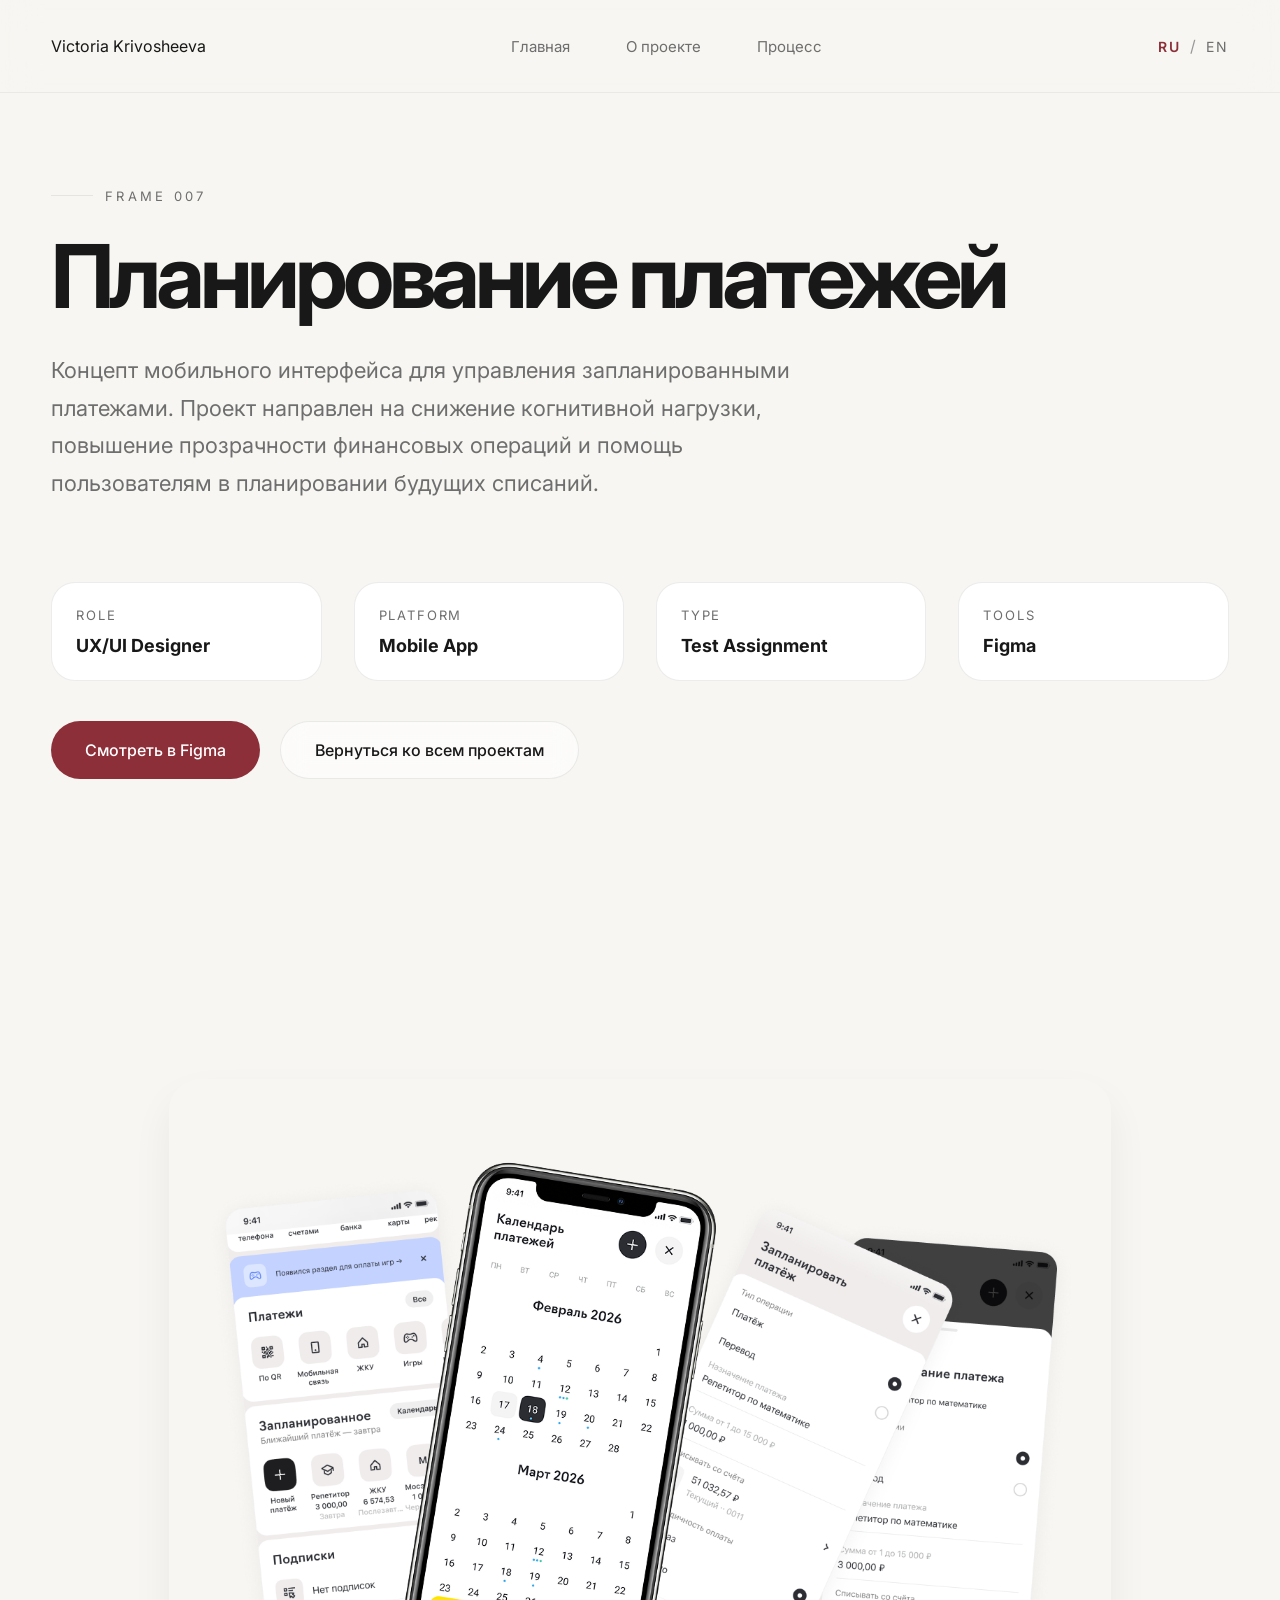
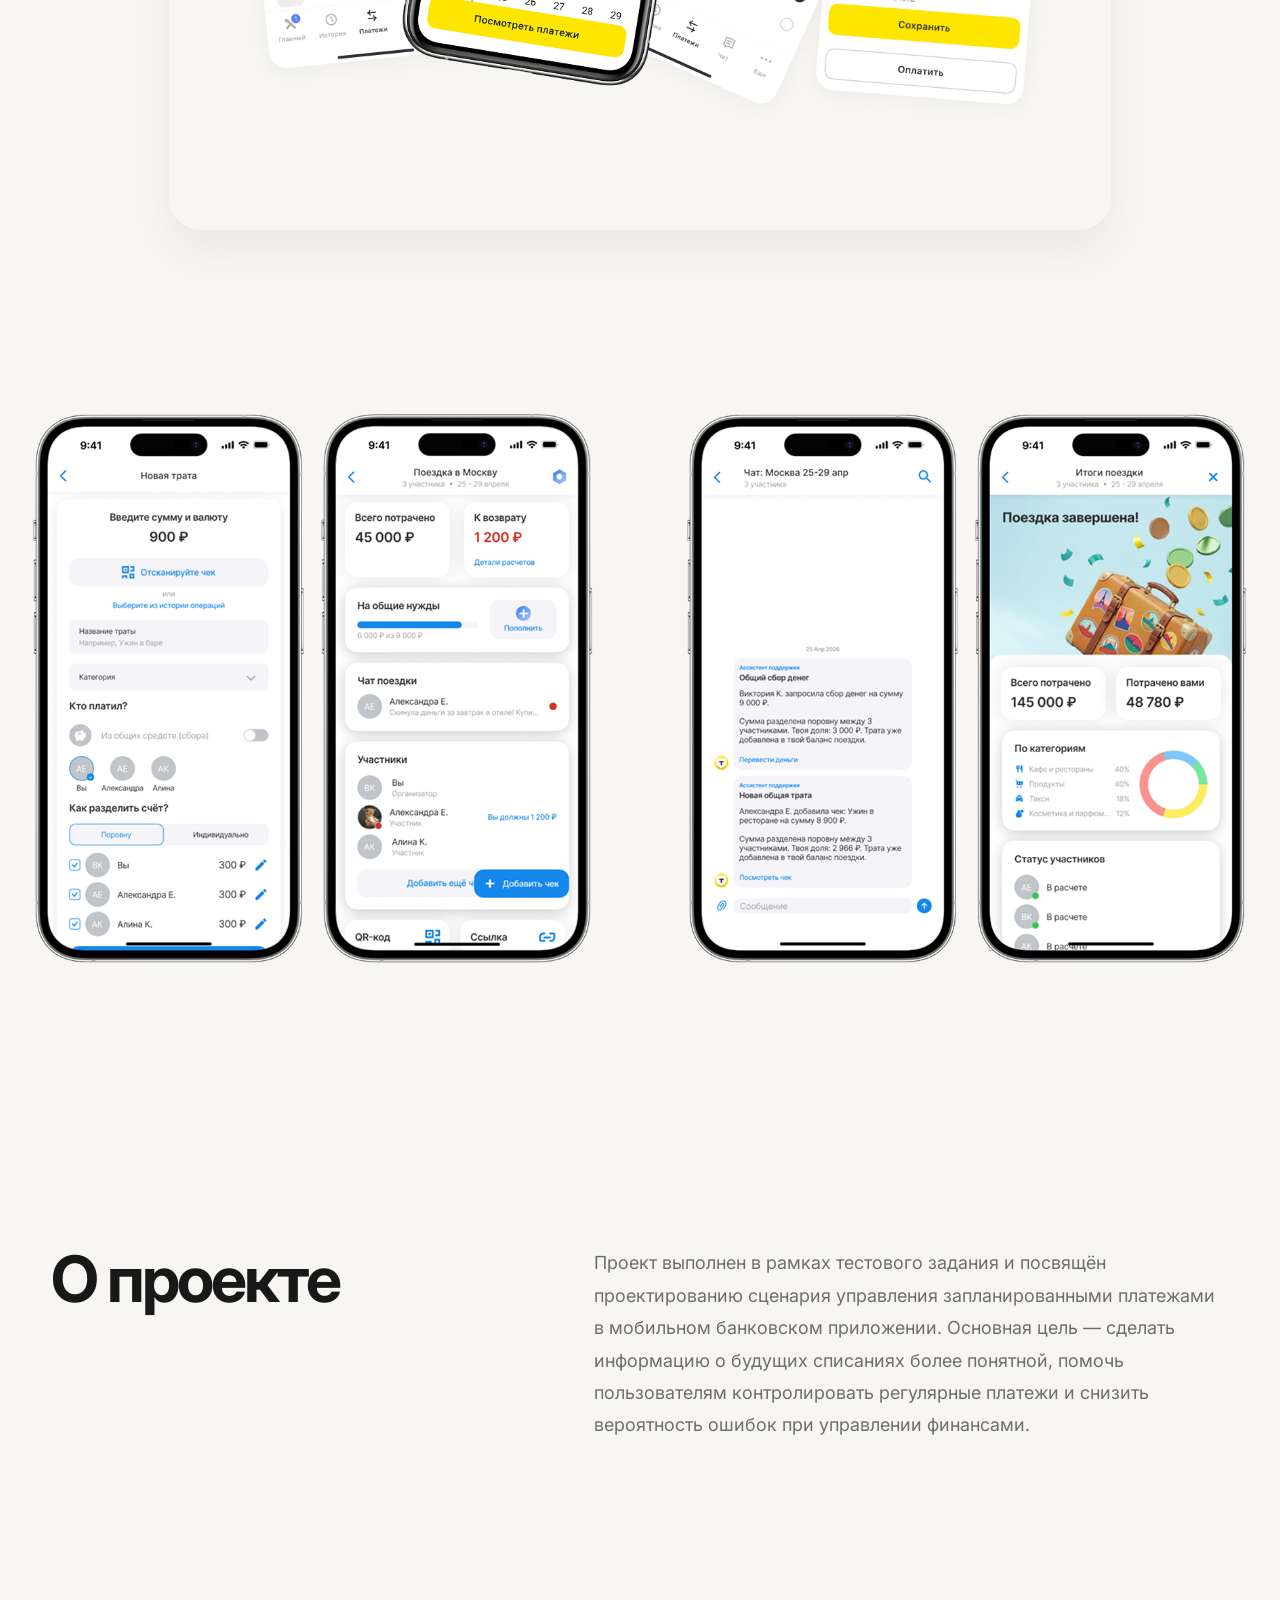
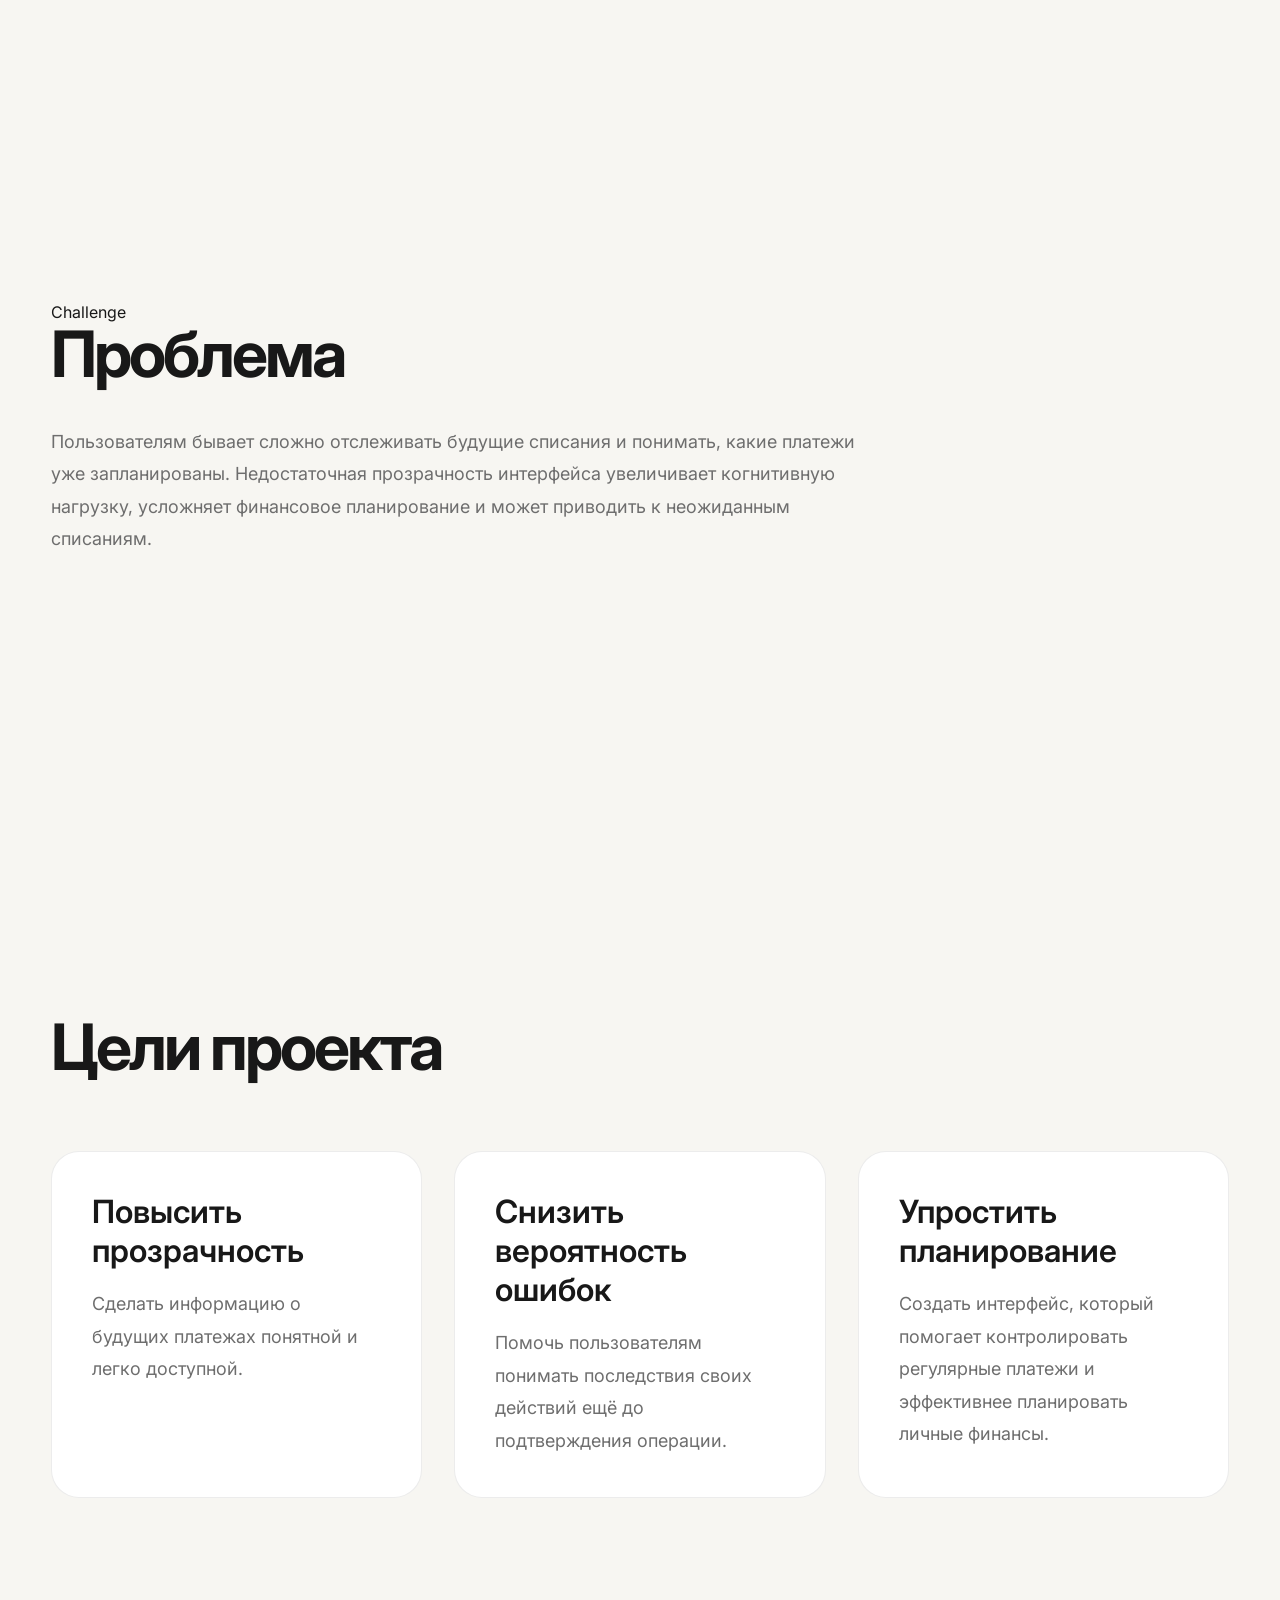
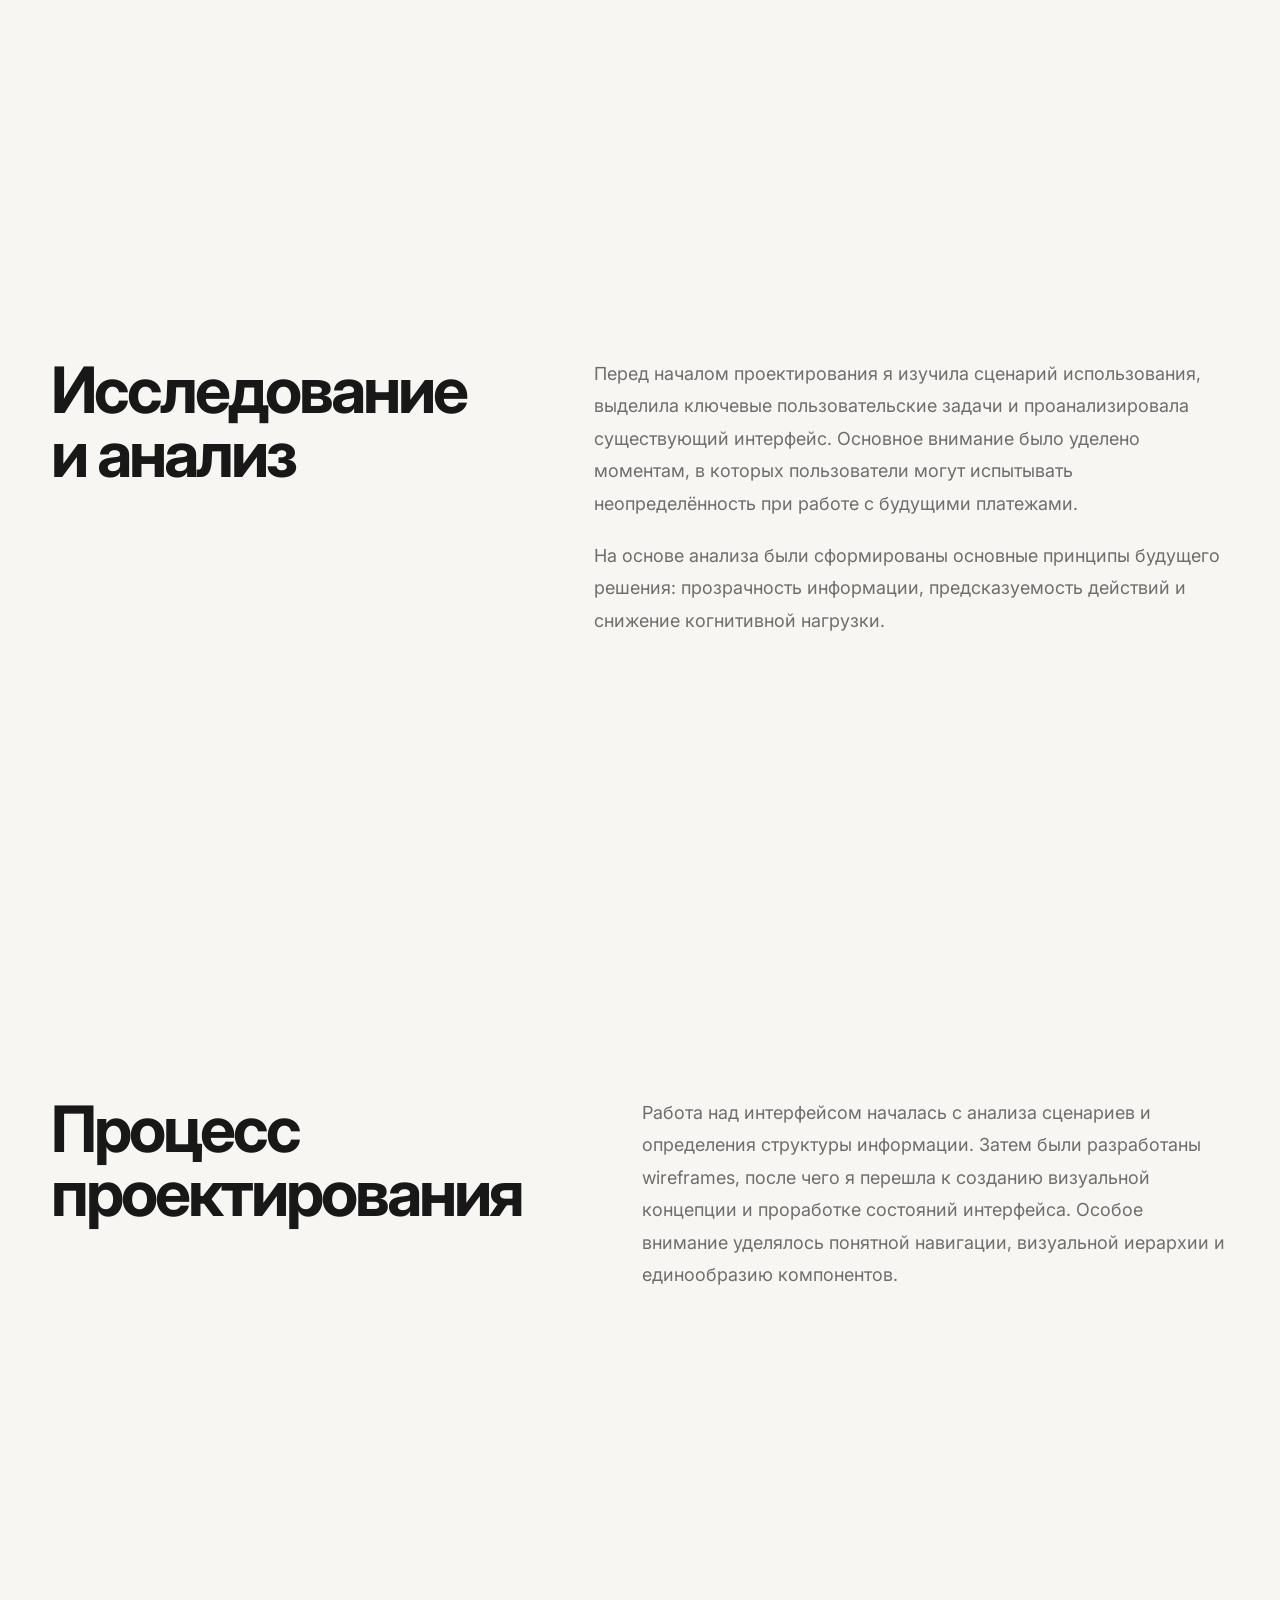
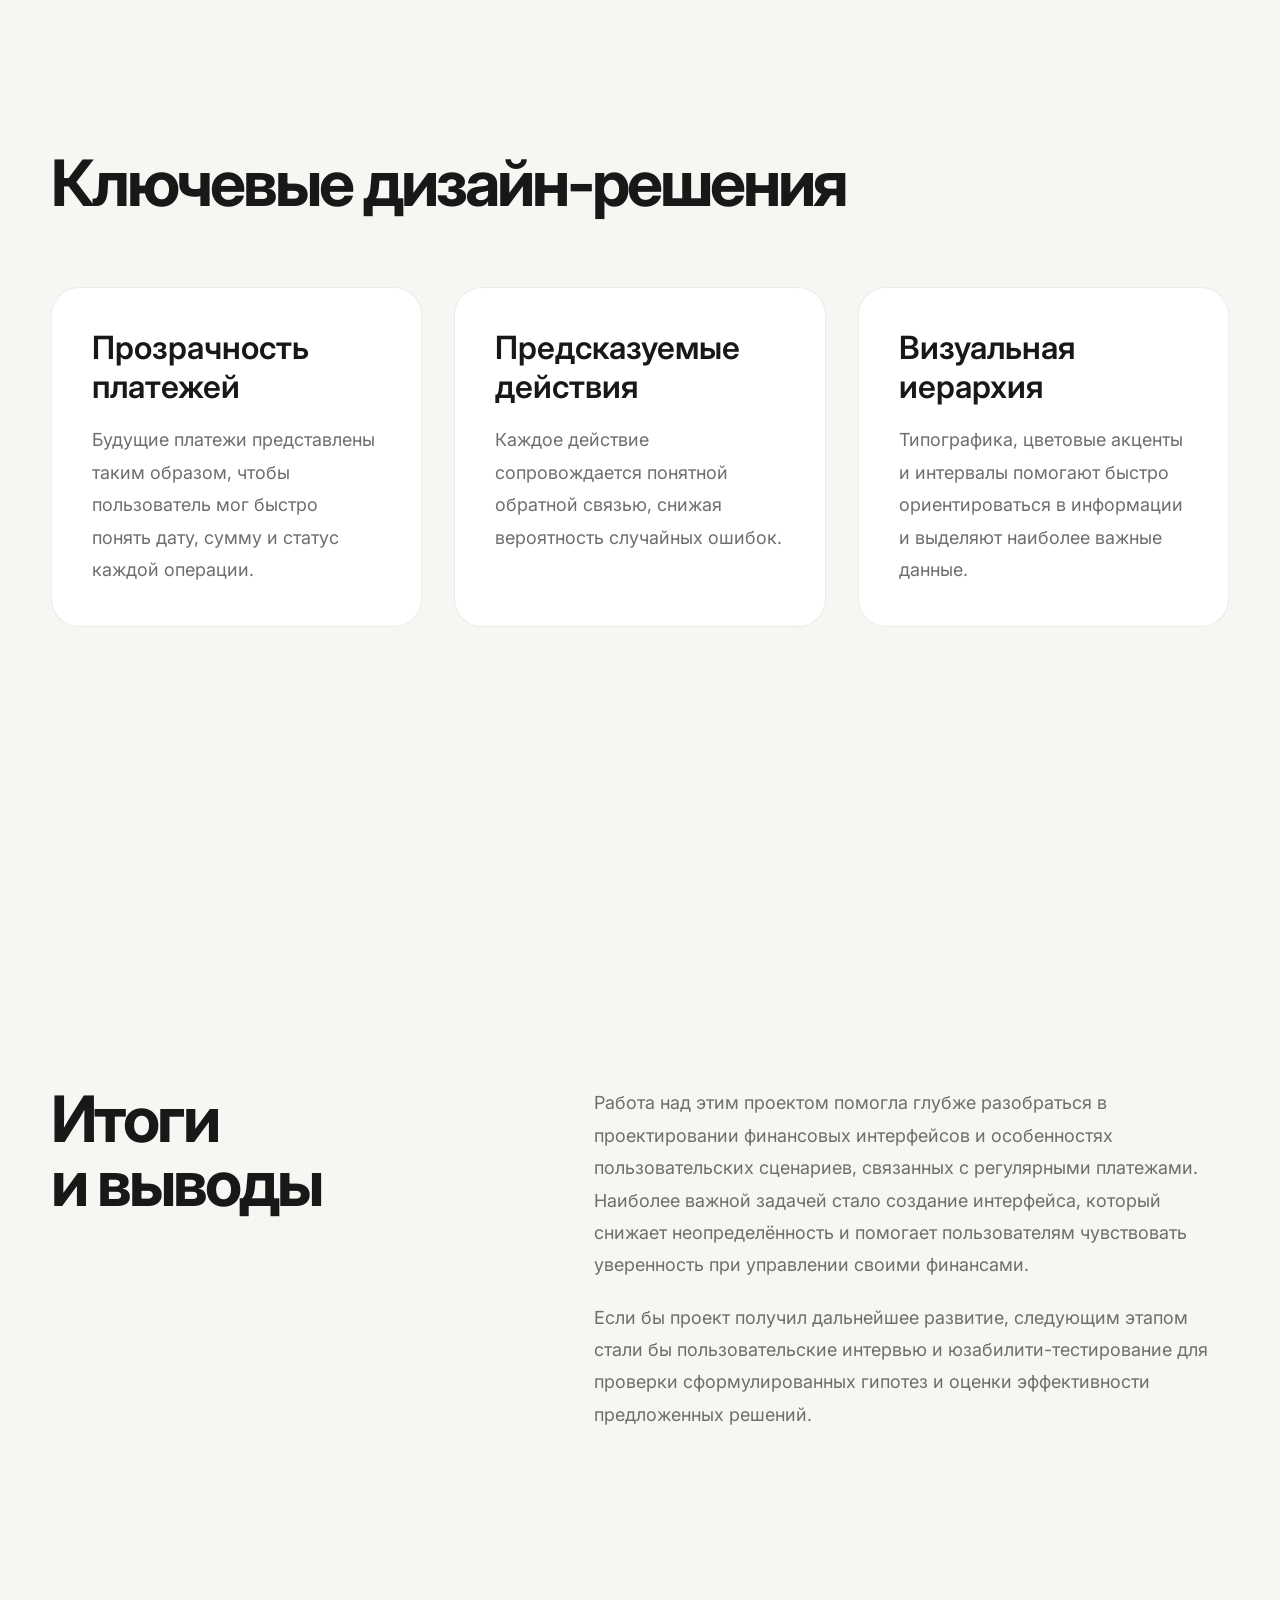
==== pages/scheduled-payments.html @ 181839e6 "Project files" ====
<!DOCTYPE html>
<html lang="en">

<head>

    <meta charset="UTF-8">

    <meta name="viewport" content="width=device-width, initial-scale=1.0">

    <title data-ru="Дашборд для руководителя группы продавцов" data-en="Dashboard for Seller Group Managers">
        Scheduled Payments — Victoria Krivosheeva
    </title>

    <link rel="preconnect" href="https://fonts.googleapis.com">

    <link rel="preconnect" href="https://fonts.gstatic.com" crossorigin>

    <link href="https://fonts.googleapis.com/css2?family=Inter:wght@300;400;500;600;700&display=swap" rel="stylesheet">

    <link rel="stylesheet" href="../styles.css">

    <script src="../script.js" defer></script>

</head>

<body>

    <header class="header">

        <div class="container">

            <nav class="navbar">

                <a href="../index.html" class="logo">

                    Victoria Krivosheeva

                </a>

                <ul class="nav-links">

                    <li>

                        <a href="../index.html" data-ru="Главная" data-en="Home">

                            Home

                        </a>

                    </li>

                    <li>

                        <a href="#overview" data-ru="О проекте" data-en="Overview">

                            Overview

                        </a>

                    </li>

                    <li>

                        <a href="#process" data-ru="Процесс" data-en="Process">

                            Process

                        </a>

                    </li>

                </ul>

                <div class="language-switch">

                    <button class="lang-btn active" data-lang="ru">

                        RU

                    </button>

                    <span>/</span>

                    <button class="lang-btn" data-lang="en">

                        EN

                    </button>

                </div>

            </nav>

        </div>

    </header>

    <main>

        <section class="case-hero">

            <div class="container">

                <span class="frame-label">

                    FRAME 007

                </span>

                <h1 data-ru="Планирование платежей" data-en="Scheduled Payments">

                    Планирование платежей

                </h1>

                <p class="case-subtitle"
                    data-ru="Концепт мобильного интерфейса для управления запланированными платежами. Проект направлен на снижение когнитивной нагрузки, повышение прозрачности финансовых операций и помощь пользователям в планировании будущих списаний."
                    data-en="A mobile banking concept for managing scheduled payments. The project focuses on reducing cognitive load, increasing transaction transparency, and helping users better plan upcoming expenses.">

                </p>

                <div class="case-meta">

                    <div>

                        <span>

                            Role

                        </span>

                        <strong>

                            UX/UI Designer

                        </strong>

                    </div>

                    <div>

                        <span>

                            Platform

                        </span>

                        <strong>

                            Mobile App

                        </strong>

                    </div>

                    <div>

                        <span>

                            Type

                        </span>

                        <strong>

                            Test Assignment

                        </strong>

                    </div>

                    <div>

                        <span>

                            Tools

                        </span>

                        <strong>

                            Figma

                        </strong>

                    </div>

                </div>

                <div class="case-actions">

                    <div class="hero-buttons">
                        <a href="https://www.figma.com/design/dYSMrd78ZNdsk7b08WnCBM/%D0%A2%D0%B5%D1%81%D1%82%D0%BE%D0%B2%D0%BE%D0%B5_Mobile_%D0%9A%D1%80%D0%B8%D0%B2%D0%BE%D1%88%D0%B5%D0%B5%D0%B2%D0%B0%D0%92%D0%94?node-id=70-4483&t=H58Aq6pa2uzge8Dr-1" class="btn btn-primary" data-ru="Смотреть в Figma"
                            data-en="View Project in Figma">

                            Смотреть в Figma

                        </a>

                        <a href="../index.html#projects" class="btn btn-secondary" data-ru="Вернуться ко всем проектам"
                            data-en="All Projects">

                            ← Все проекты

                        </a>
                    </div>

                </div>

            </div>

        </section>

        <section class="hero-cover">

            <div class="container">

                <img src="../assets/case1.png" alt="Scheduled Payments">

            </div>

        </section>

        <section class="gallery">

            <img src="../assets/case1-2.png" alt="">

            <img src="../assets/case1-3.png" alt="">

        </section>

        <section class="overview" id="overview">

            <div class="container">

                <div class="overview-grid">

                    <div>

                        <h2 data-ru="О проекте" data-en="Overview">

                            Overview

                        </h2>

                    </div>

                    <div>

                        <p data-ru="Проект выполнен в рамках тестового задания и посвящён проектированию сценария управления запланированными платежами в мобильном банковском приложении. Основная цель — сделать информацию о будущих списаниях более понятной, помочь пользователям контролировать регулярные платежи и снизить вероятность ошибок при управлении финансами."
                            data-en="This project was completed as part of a design challenge focused on designing the scheduled payments experience in a mobile banking application. The goal was to make upcoming transactions easier to understand, help users manage recurring payments, and reduce uncertainty when planning their finances.">

                        </p>

                    </div>

                </div>

            </div>

        </section>

        <section class="challenge">

            <div class="container">

                <span class="section-label">

                    Challenge

                </span>

                <h2 data-ru="Проблема" data-en="The problem">

                    The Problem

                </h2>

                <p data-ru="Пользователям бывает сложно отслеживать будущие списания и понимать, какие платежи уже запланированы. Недостаточная прозрачность интерфейса увеличивает когнитивную нагрузку, усложняет финансовое планирование и может приводить к неожиданным списаниям."
                    data-en="Users often struggle to keep track of upcoming transactions and understand which payments are already scheduled. Limited visibility increases cognitive load, makes financial planning more difficult, and may result in unexpected charges.">

                </p>

            </div>

        </section>

        <section class="goals">

            <div class="container">

                <h2 data-ru="Цели проекта" data-en="Goals">

                    Goals

                </h2>

                <div class="goals-grid">

                    <div class="goal-card">

                        <h3 data-ru="Повысить прозрачность" data-en="Increase Transparency">

                            Повысить прозрачность

                        </h3>

                        <p data-ru="Сделать информацию о будущих платежах понятной и легко доступной."
                            data-en="Present upcoming payments in a clear and accessible way.">

                        </p>

                    </div>

                    <div class="goal-card">

                        <h3 data-ru="Снизить вероятность ошибок" data-en="Reduce Errors">

                        </h3>

                        <p data-ru="Помочь пользователям понимать последствия своих действий ещё до подтверждения операции."
                            data-en="Help users understand the outcome of their actions before confirming a payment.">

                        </p>

                    </div>

                    <div class="goal-card">

                        <h3 data-ru="Упростить планирование" data-en="Support Financial Planning">

                        </h3>

                        <p data-ru="Создать интерфейс, который помогает контролировать регулярные платежи и эффективнее планировать личные финансы."
                            data-en="Create an interface that helps users manage recurring payments and plan their finances more confidently.">

                        </p>

                    </div>

                </div>

            </div>

        </section>

        <section class="overview" id="process">

            <div class="container">

                <div class="overview-grid">

                    <div>

                        <h2 data-ru="Исследование и анализ" data-en="Research">

                            Overview

                        </h2>

                    </div>

                    <div>

                        <p data-ru="Перед началом проектирования я изучила сценарий использования, выделила ключевые пользовательские задачи и проанализировала существующий интерфейс. Основное внимание было уделено моментам, в которых пользователи могут испытывать неопределённость при работе с будущими платежами."
                            data-en="Before designing the interface, I analyzed the user flow, identified key user tasks, and reviewed the existing experience. Special attention was given to situations where users might feel uncertain about upcoming transactions.">

                        </p><br>
                        <p data-ru="На основе анализа были сформированы основные принципы будущего решения: прозрачность информации, предсказуемость действий и снижение когнитивной нагрузки."
                            data-en="Based on this analysis, I defined three design principles: information transparency, predictable interactions, and reduced cognitive load.">

                        </p>

                    </div>

                </div>

            </div>

        </section>

        <section class="overview" id="research">

            <div class="container">

                <div class="overview-grid">

                    <div>

                        <h2 data-ru="Процесс проектирования" data-en="Design Process">

                            Overview

                        </h2>

                    </div>

                    <div>

                        <p data-ru="Работа над интерфейсом началась с анализа сценариев и определения структуры информации. Затем были разработаны wireframes, после чего я перешла к созданию визуальной концепции и проработке состояний интерфейса. Особое внимание уделялось понятной навигации, визуальной иерархии и единообразию компонентов."
                            data-en="The project began with analyzing user scenarios and defining the information structure. After creating wireframes, I developed the visual interface and refined different UI states. Particular attention was paid to navigation, visual hierarchy, and component consistency.">

                        </p>

                    </div>

                </div>

            </div>

        </section>

        <section class="goals">

            <div class="container">

                <h2 data-ru="Ключевые дизайн-решения" data-en="Key Design Decisions">

                    Goals

                </h2>

                <div class="goals-grid">

                    <div class="goal-card">

                        <h3 data-ru="Прозрачность платежей" data-en="Payment Visibility">

                        </h3>

                        <p data-ru="Будущие платежи представлены таким образом, чтобы пользователь мог быстро понять дату, сумму и статус каждой операции."
                            data-en="Upcoming payments are displayed clearly, allowing users to quickly understand dates, amounts, and payment status.">

                        </p>

                    </div>

                    <div class="goal-card">

                        <h3 data-ru="Предсказуемые действия" data-en="Predictable Interactions">

                        </h3>

                        <p data-ru="Каждое действие сопровождается понятной обратной связью, снижая вероятность случайных ошибок."
                            data-en="Every interaction provides clear feedback, reducing the likelihood of accidental mistakes.">

                        </p>

                    </div>

                    <div class="goal-card">

                        <h3 data-ru="Визуальная иерархия" data-en="Visual Hierarchy">

                        </h3>

                        <p data-ru="Типографика, цветовые акценты и интервалы помогают быстро ориентироваться в информации и выделяют наиболее важные данные."
                            data-en="Typography, spacing, and color accents guide users' attention toward the most important information.">

                        </p>

                    </div>

                </div>

        </section>

        <section class="overview" id="research">

            <div class="container">

                <div class="overview-grid">

                    <div>

                        <h2 data-ru="Итоги и&nbsp;выводы" data-en="Conclusions">

                            Overview

                        </h2>

                    </div>

                    <div>

                        <p data-ru="Работа над этим проектом помогла глубже разобраться в проектировании финансовых интерфейсов и особенностях пользовательских сценариев, связанных с регулярными платежами. Наиболее важной задачей стало создание интерфейса, который снижает неопределённость и помогает пользователям чувствовать уверенность при управлении своими финансами."
                            data-en="This project deepened my understanding of financial product design and recurring payment flows. The most valuable challenge was creating an interface that reduces uncertainty and helps users feel more confident when managing their finances.">

                        </p><br>
                        <p data-ru="Если бы проект получил дальнейшее развитие, следующим этапом стали бы пользовательские интервью и юзабилити-тестирование для проверки сформулированных гипотез и оценки эффективности предложенных решений."
                            data-en="If the project continued, the next step would be validating design hypotheses through user interviews and usability testing to evaluate the effectiveness of the proposed solution.">

                        </p>

                    </div>

                </div>

            </div>

        </section>

    </main>
</body>

</html>
---- styles.css ----
/* ===========================================================
   VICTORIA KRIVOSHEEVA PORTFOLIO
   Author: ChatGPT
   Version: 1.0
   =========================================================== */


/* ===========================================================
   RESET
   =========================================================== */

*,
*::before,
*::after {
    margin: 0;
    padding: 0;
    box-sizing: border-box;
}

html {
    scroll-behavior: smooth;
}

body {

    font-family: "Inter", sans-serif;
    background: var(--background);
    color: var(--text-primary);

    text-rendering: optimizeLegibility;
    -webkit-font-smoothing: antialiased;
    overflow-x: hidden;

}

img {

    display: block;
    max-width: 100%;

}

a {

    color: inherit;
    text-decoration: none;

}

button {

    font: inherit;
    cursor: pointer;

}


/* ===========================================================
   VARIABLES
   =========================================================== */

:root {

    /* Colors */

    --background: #F7F6F2;

    --surface: #FFFFFF;

    --surface-hover: #F3F2EE;

    --text-primary: #181818;

    --text-secondary: #6E6E6E;

    --border: rgba(24,24,24,.08);

    --accent: #8C2F39;

    --accent-light: #C77A83;

    --shadow:
        0 20px 40px rgba(0,0,0,.06);

    --shadow-hover:
        0 35px 60px rgba(0,0,0,.12);


    /* Typography */

    --h1: clamp(56px, 8vw, 88px);

    --h2: clamp(40px, 5vw, 72px);

    --h3: 32px;

    --body: 18px;

    --small: 15px;

    --caption: 13px;


    /* Radius */

    --radius-xl: 36px;

    --radius-lg: 24px;

    --radius-md: 18px;

    --radius-sm: 12px;


    /* Layout */

    --container: 1440px;

    --section-space: 180px;

    --transition:
        .45s cubic-bezier(.19,1,.22,1);

}


/* ===========================================================
   SELECTION
   =========================================================== */

::selection {

    background: var(--accent);
    color: white;

}


/* ===========================================================
   SCROLLBAR
   =========================================================== */

::-webkit-scrollbar {

    width: 10px;

}

::-webkit-scrollbar-track {

    background: transparent;

}

::-webkit-scrollbar-thumb {

    background: rgba(0,0,0,.12);
    border-radius: 20px;

}

::-webkit-scrollbar-thumb:hover {

    background: rgba(0,0,0,.22);

}


/* ===========================================================
   LAYOUT
   =========================================================== */

.container {

    width: min(92%, var(--container));
    margin-inline: auto;

}

section {

    padding-block: var(--section-space);

}


/* ===========================================================
   TYPOGRAPHY
   =========================================================== */

h1 {

    font-size: var(--h1);

    line-height: .92;

    letter-spacing: -5px;

    font-weight: 700;

}

h2 {

    font-size: var(--h2);

    line-height: 1;

    letter-spacing: -3px;

    font-weight: 700;

}

h3 {

    font-size: var(--h3);

    font-weight: 600;

}

p {

    font-size: var(--body);

    line-height: 1.8;

    color: var(--text-secondary);

}

.frame-label {

    display: inline-flex;

    align-items: center;

    gap: 12px;

    margin-bottom: 32px;

    font-size: var(--caption);

    text-transform: uppercase;

    letter-spacing: .25em;

    color: var(--text-secondary);

}

.frame-label::before {

    content: "";

    width: 42px;

    height: 1px;

    background: var(--border);

}


/* ===========================================================
   BUTTONS
   =========================================================== */

.btn {

    display: inline-flex;

    align-items: center;

    justify-content: center;

    gap: 12px;

    padding: 18px 34px;

    border-radius: 999px;

    transition: var(--transition);

    font-weight: 500;

}

.btn-primary {

    background: var(--accent);

    color: white;

}

.btn-primary:hover {

    transform: translateY(-4px);

    box-shadow: var(--shadow-hover);

}

.btn-secondary {

    border: 1px solid var(--border);

    background: rgba(255,255,255,.6);

    backdrop-filter: blur(12px);

}

.btn-secondary:hover {

    background: white;

    transform: translateY(-4px);

}

/* ===========================================================
   LANGUAGE SWITCH
=========================================================== */

.language-switch{

    display:flex;
    align-items:center;
    gap:10px;

    margin-left:32px;

}

.language-switch span{

    color:#999;

}

.lang-btn{

    border:none;
    background:none;

    cursor:pointer;

    font-size:14px;

    letter-spacing:.12em;

    color:var(--text-secondary);

    transition:.3s;

}

.lang-btn:hover{

    color:var(--text-primary);

}

.lang-btn.active{

    color:var(--accent);

    font-weight:600;

}


/* ===========================================================
   CURSOR
   =========================================================== */

.cursor {

    position: fixed;

    width: 20px;

    height: 20px;

    border-radius: 50%;

    border: 1px solid rgba(0,0,0,.18);

    pointer-events: none;

    transform: translate(-50%, -50%);

    transition:
        width .25s ease,
        height .25s ease,
        opacity .3s ease;

    z-index: 999;

}


/* ===========================================================
   PROGRESS BAR
   =========================================================== */

.progress-bar {

    position: fixed;

    top: 0;

    left: 0;

    width: 0%;

    height: 3px;

    background: var(--accent);

    z-index: 9999;

}


/* ===========================================================
   UTILITIES
   =========================================================== */

.section-title {

    margin-bottom: 24px;

}

.section-subtitle {

    max-width: 640px;

    margin-bottom: 96px;

}

/* ===========================================================
   HEADER
=========================================================== */

.header{

    position: fixed;

    top: 0;
    left: 0;

    width: 100%;

    z-index: 1000;

    backdrop-filter: blur(18px);

    background: rgba(247,246,242,.72);

    border-bottom: 1px solid rgba(0,0,0,.05);

    transition: var(--transition);

}

.navbar{

    height: 92px;

    display: flex;

    justify-content: space-between;

    align-items: center;

}

.nav-links{

    display:flex;

    align-items:center;

    gap:56px;

    list-style:none;

}

.nav-links a{

    position:relative;

    font-size:15px;

    color:var(--text-secondary);

    transition:var(--transition);

}

.nav-links a::after{

    content:"";

    position:absolute;

    left:0;

    bottom:-8px;

    width:0;

    height:2px;

    background:var(--accent);

    transition:var(--transition);

}

.nav-links a:hover::after{

    width:100%;

}

.hero{

    min-height:100vh;

    display:flex;

    align-items:center;

    padding-top:140px;

}

.hero-grid{

    display:grid;

    grid-template-columns:1.1fr .9fr;

    align-items:center;

    gap:120px;

}

.hero-content{

    max-width:760px;
    margin-left: 125px;

}

.hero-title{

    margin-bottom:42px;

}

.hero-description{

    max-width:640px;

    margin-bottom:48px;

}

.hero-tags{

    display:flex;

    flex-wrap:wrap;

    gap:16px;

    margin-bottom:52px;

}

.hero-tags span{

    padding:10px 18px;

    border-radius:999px;

    background:white;

    border:1px solid var(--border);

    font-size:14px;

}

.hero-image{

    display:flex;

    justify-content:flex-end;

}

.portrait-wrapper{

    width:480px;

    height:620px;

    overflow:hidden;

    border-radius:34px;

    background:white;

    box-shadow:var(--shadow);

}

.portrait-wrapper img{

    width:100%;

    height:100%;

    object-fit:cover;

}

.hero-divider{

    margin-top:120px;

}

.film-strip{

    display:flex;

    justify-content:center;

    gap:18px;

}

.film-strip span{

    width:12px;

    height:12px;

    border-radius:50%;

    background:#D7D6D2;

}

.hero-buttons{

    display:flex;

    gap:20px;

}

/* ===========================================================
   PROJECTS
=========================================================== */

.projects{

    position: relative;

}

.project-card{

    display:grid;

    grid-template-columns: 1.15fr .85fr;

    align-items:center;

    gap:96px;

    margin-bottom:180px;

}

.project-card:last-child{

    margin-bottom:0;

}

/* Меняем порядок изображения и текста */

.project-card.reverse{

    grid-template-columns:.85fr 1.15fr;

}

.project-card.reverse .project-image{

    order:2;

}

.project-card.reverse .project-info{

    order:1;

}


/* ===========================================================
   PROJECT IMAGE
=========================================================== */

.project-image{

    position:relative;

    overflow:hidden;

    border-radius:32px;

    background:white;

    box-shadow:var(--shadow);

    transition:var(--transition);

}

.project-image img{

    width:100%;
    position: relative;
    margin: auto;

    display:block;

    transition:transform .8s cubic-bezier(.19,1,.22,1);

}

.project-card:hover .project-image{

    transform:translateY(-10px);

    box-shadow:var(--shadow-hover);

}

.project-card:hover img{

    transform:scale(1.03);

}


/* ===========================================================
   PROJECT INFO
=========================================================== */

.project-category{

    display:inline-flex;

    align-items:center;

    gap:10px;

    margin-bottom:24px;

    font-size:13px;

    text-transform:uppercase;

    letter-spacing:.16em;

    color:var(--accent);

}

.project-category::before{

    content:"";

    width:32px;

    height:1px;

    background:var(--accent-light);

}

.project-info h3{

    margin-bottom:28px;

    font-size:44px;

    line-height:1.05;

    letter-spacing:-1px;

}

.project-info p{

    max-width:520px;

    margin-bottom:36px;

}


/* ===========================================================
   META
=========================================================== */

.project-meta{

    display:flex;

    flex-wrap:wrap;

    gap:14px;

    list-style:none;

    margin-bottom:42px;

}

.project-meta li{

    padding:10px 18px;

    border-radius:999px;

    border:1px solid var(--border);

    background:rgba(255,255,255,.7);

    font-size:14px;

}


/* ===========================================================
   LINK
=========================================================== */

.project-link{

    position:relative;

    display:inline-flex;

    align-items:center;

    gap:14px;

    font-size:16px;

    font-weight:600;

    color:var(--text-primary);

    transition:var(--transition);

}

.project-link::after{

    content:"→";

    transition:transform .35s ease;

}

.project-link:hover{

    color:var(--accent);

}

.project-link:hover::after{

    transform:translateX(8px);

}

/* ===========================================================
   ABOUT
=========================================================== */

.about{

    position:relative;

}

.about-grid{

    display:grid;

    grid-template-columns:1.15fr .85fr;

    gap:120px;

    align-items:start;

}

.about-content{

    max-width:760px;

}

.about-content h2{

    margin-bottom:42px;

}

.about-content p{

    margin-bottom:32px;

}

.about-content p:last-child{

    margin-bottom:0;

}


/* ===========================================================
   SKILLS
=========================================================== */

.skills{

    display:flex;

    flex-wrap:wrap;

    gap:18px;

    align-content:flex-start;

}

.skills h4 {
     flex-basis: 100%;
     padding-top: 3.5%;
}


/* ===========================================================
   SKILL CARD
=========================================================== */

.skill-card{

    display:inline-flex;

    align-items:center;

    justify-content:center;

    padding:16px 24px;

    min-height:58px;

    background:white;

    border:1px solid var(--border);

    border-radius:999px;

    font-size:15px;

    font-weight:500;

    color:var(--text-primary);

    box-shadow:0 8px 18px rgba(0,0,0,.04);

    transition:var(--transition);

}

.skill-card:hover{

    transform:translateY(-6px);

    background:var(--accent);

    color:white;

    border-color:var(--accent);

    box-shadow:var(--shadow-hover);

}


/* ===========================================================
   PROCESS
=========================================================== */

.process{

    position:relative;

}

.process-line{

    display:grid;

    grid-template-columns:repeat(5,1fr);

    gap:32px;

    margin-top:80px;

}

.process-step{

    position:relative;

    padding:42px 32px;

    background:white;

    border-radius:28px;

    border:1px solid var(--border);

    transition:var(--transition);

    overflow:hidden;

}

.process-step:hover{

    transform:translateY(-10px);

    box-shadow:var(--shadow-hover);

}


/* декоративная линия */

.process-step::before{

    content:"";

    position:absolute;

    top:0;

    left:0;

    width:100%;

    height:4px;

    background:var(--accent);

    transform:scaleX(0);

    transform-origin:left;

    transition:transform .45s ease;

}

.process-step:hover::before{

    transform:scaleX(1);

}


/* ===========================================================
   STEP NUMBER
=========================================================== */

.step-number{

    display:block;

    margin-bottom:24px;

    font-size:14px;

    font-weight:700;

    letter-spacing:.18em;

    text-transform:uppercase;

    color:var(--accent);

}

.process-step h4{

    margin-bottom:18px;

    font-size:18px;

    line-height:1.2;

}

.process-step p{

    font-size:15px;
    line-height:1.7;

}


/* ===========================================================
   TIMELINE
=========================================================== */

/*.timeline{

    position:relative;

}

.timeline-wrapper{

    display:flex;

    gap:48px;

    margin-top:80px;

    overflow-x:auto;

    padding-bottom:20px;

    scroll-snap-type:x mandatory;

}

.timeline-wrapper::-webkit-scrollbar{

    height:8px;

}

.timeline-wrapper::-webkit-scrollbar-thumb{

    background:rgba(0,0,0,.12);

    border-radius:20px;

}

.timeline-item{

    flex:0 0 400px;

    scroll-snap-align:start;

    padding:42px;

    background:white;

    border-radius:30px;

    border:1px solid var(--border);

    transition:var(--transition);

}

.timeline-item:hover{

    transform:translateY(-10px);

    box-shadow:var(--shadow-hover);

}

.timeline-year{

    display:block;

    margin-bottom:28px;

    font-size:46px;

    font-weight:700;

    color:var(--accent);

    letter-spacing:-2px;

}

.timeline-item h4{

    margin-bottom:18px;

    font-size:26px;

}

.timeline-item p{

    font-size:16px;

}*/

/* ===========================================================
   TIMELINE
=========================================================== */

.timeline{

    position:relative;
    overflow:hidden;
    padding:60px 0;

}

/* линия пленки */

.timeline::before{

    content:"";

    position:absolute;

    left:0;
    right:0;
    top:50%;

    height:2px;

    background:rgba(0,0,0,.08);

    transform:translateY(-50%);

}

.timeline-wrapper{

    display:flex;

    gap:48px;

    overflow-x:auto;

    scroll-snap-type:x proximity;

    padding:70px 40px;

    position:relative;

}

/* отверстия сверху */

.timeline-wrapper::before{

    content:"";

    position:absolute;

    top:0;
    left:0;

    width:100%;
    height:18px;

    background:

    radial-gradient(circle,
    var(--background) 5px,
    transparent 6px)

    repeat-x;

    background-size:36px 18px;

}

/* отверстия снизу */

.timeline-wrapper::after{

    content:"";

    position:absolute;

    bottom:0;
    left:0;

    width:100%;
    height:18px;

    background:

    radial-gradient(circle,
    var(--background) 5px,
    transparent 6px)

    repeat-x;

    background-size:36px 18px;

}

.timeline-item{

    position:relative;

    flex:0 0 360px;

    scroll-snap-align:center;

    background:white;

    border-radius:18px;

    border:1px solid var(--border);

    padding:40px;

    transition:.45s;

    overflow:hidden;

}

.timeline-item::before{

    content:"FRAME";

    position:absolute;

    top:18px;
    right:22px;

    font-size:11px;

    letter-spacing:.18em;

    color:#999;

}

.timeline-year{

    display:inline-block;

    font-size:42px;

    font-weight:700;

    margin-bottom:26px;

    color:var(--accent);

}

.timeline-item h4 {
    font-size: 24px;
    padding-bottom: 8px;
}

.timeline-item:hover{

    transform:

        translateY(-12px)
        rotate(-1deg);

    box-shadow:

        0 30px 70px rgba(0,0,0,.12);

}

.timeline-item::after{

    content:"";

    position:absolute;

    inset:0;

    background:

    linear-gradient(

        110deg,

        transparent,

        rgba(255,255,255,.35),

        transparent

    );

    transform:translateX(-150%);

    transition:.8s;

}

.timeline-item:hover::after{

    transform:translateX(160%);

}

/* ===========================================================
   CONTACT
=========================================================== */

.contact{

    position:relative;

    padding-bottom:220px;

}

.contact h2{

    max-width:720px;

    margin-bottom:36px;

}

.contact-description{

    max-width:640px;

    margin-bottom:72px;

}


/* ===========================================================
   CONTACT LINKS
=========================================================== */

.contact-links{

    display:flex;

    flex-wrap:wrap;

    gap:24px;

}

.contact-link{

    display:inline-flex;

    align-items:center;

    gap:12px;

    padding:18px 26px;

    border-radius:999px;

    background:white;

    border:1px solid var(--border);

    transition:var(--transition);

    font-weight:500;

}

.contact-link:hover{

    transform:translateY(-6px);

    background:var(--accent);

    color:white;

    box-shadow:var(--shadow-hover);

}


/* ===========================================================
   FOOTER
=========================================================== */

.footer{

    border-top:1px solid var(--border);

    padding:42px 0;

}

.footer-content{

    display:flex;

    justify-content:space-between;

    align-items:center;

}

.footer-copy{

    color:var(--text-secondary);

    font-size:14px;

}

.footer-nav{

    display:flex;

    gap:28px;

}

.footer-nav a{

    color:var(--text-secondary);

    transition:var(--transition);

}

.footer-nav a:hover{

    color:var(--accent);

}


/* ===========================================================
   REVEAL ANIMATION
=========================================================== */

.reveal{

    opacity:0;

    transform:translateY(60px);

    transition:

        opacity .9s ease,

        transform .9s cubic-bezier(.19,1,.22,1);

}

.reveal.active{

    opacity:1;

    transform:none;

}


/* ===========================================================
   FADE
=========================================================== */

.fade{

    opacity:0;

    transition:opacity .8s ease;

}

.fade.show{

    opacity:1;

}


/* ===========================================================
   IMAGE PARALLAX
=========================================================== */

.parallax{

    will-change:transform;

}


/* ===========================================================
   HOVER SCALE
=========================================================== */

.hover-scale{

    transition:transform .45s cubic-bezier(.19,1,.22,1);

}

.hover-scale:hover{

    transform:scale(1.03);

}


/* ===========================================================
   GLASS EFFECT
=========================================================== */

.glass{

    backdrop-filter:blur(20px);

    background:rgba(255,255,255,.6);

    border:1px solid rgba(255,255,255,.3);

}


/* ===========================================================
   DECORATION
=========================================================== */

.noise{

    position:absolute;

    inset:0;

    pointer-events:none;

    opacity:.03;

    background-image:
        radial-gradient(circle at 25% 20%, #000 1px, transparent 1px),
        radial-gradient(circle at 75% 60%, #000 1px, transparent 1px);

    background-size:26px 26px;

}


/* ===========================================================
   RESPONSIVE
=========================================================== */

@media (max-width:1200px){

    .hero-grid{

        gap:80px;

    }

    .project-card{

        gap:60px;

    }

    .about-grid{

        gap:72px;

    }

}


@media (max-width:992px){

    .hero-grid,

    .about-grid,

    .project-card,

    .project-card.reverse{

        grid-template-columns:1fr;

    }

    .project-card.reverse .project-image,

    .project-card.reverse .project-info{

        order:unset;

    }

    .portrait-wrapper{

        width:100%;

        max-width:520px;

        margin-inline:auto;

    }

    .hero-image{

        justify-content:center;

    }

    .process-line{

        grid-template-columns:1fr 1fr;

    }

    .timeline-wrapper{

        gap:28px;

    }

}


@media (max-width:768px){

    :root{

        --section-space:120px;

    }

    .navbar{

        height:76px;

    }

    .nav-links{

        display:none;

    }

    .hero-buttons{

        flex-direction:column;

        align-items:flex-start;

    }

    .project-info h3{

        font-size:34px;

    }

    .process-line{

        grid-template-columns:1fr;

    }

    .footer-content{

        flex-direction:column;

        gap:20px;

        text-align:center;

    }

}


@media (max-width:480px){

    h1{

        letter-spacing:-2px;

    }

    h2{

        letter-spacing:-1px;

    }

    .btn{

        width:100%;

    }

    .contact-links{

        flex-direction:column;

    }

    .contact-link{

        justify-content:center;

    }

}

/* ===========================================================
   CASE PAGE
=========================================================== */

.case-hero{

    padding-top:180px;
    padding-bottom:120px;

}

.case-subtitle{

    max-width:760px;
    margin-top:36px;
    font-size:22px;
    line-height:1.7;

}

.case-meta{

    display:grid;
    grid-template-columns:repeat(4,1fr);

    gap:32px;

    margin-top:80px;
    margin-bottom: 40px;

}

.case-meta div{

    padding:24px;

    background:white;

    border:1px solid var(--border);

    border-radius:24px;

}

.case-meta span{

    display:block;

    margin-bottom:12px;

    font-size:13px;

    text-transform:uppercase;

    letter-spacing:.14em;

    color:var(--text-secondary);

}



.case-meta strong{

    font-size:18px;

}

.hero-cover{

    margin-bottom:0;

}

.hero-cover img{

    width:80%;

    border-radius:32px;

    box-shadow:var(--shadow);
    margin: 0 auto;
    padding: 40px;

}

.gallery{

    display:grid;

    grid-template-columns:repeat(2,1fr);

    gap:28px;

    margin-bottom:100px;
    justify-items: center;
    padding: 0;

}

.gallery img{

    width:90%;

    border-radius:22px;

    transition:.45s;

    cursor:pointer;

}

.gallery img:hover{

    transform:translateY(-8px);

}

.overview{

    margin-bottom:100px;

}

.overview-grid{

    display:grid;

    grid-template-columns:.8fr 1.2fr;

    gap:120px;

    align-items:start;

}

.challenge{

    margin-bottom:100px;

}

.challenge p{

    max-width:820px;

    margin-top:40px;

}

.goals{

    margin-bottom:100px;

}

.goals-grid{

    display:grid;

    grid-template-columns:repeat(3,1fr);

    gap:32px;

    margin-top:72px;

}

.goal-card{

    padding:40px;

    background:white;

    border-radius:28px;

    border:1px solid var(--border);

    transition:var(--transition);

}

.goal-card:hover{

    transform:translateY(-8px);

    box-shadow:var(--shadow-hover);

}

.goal-card h3{

    margin-bottom:18px;

}

.case-image{

    margin:120px 0;

}

.case-image img{

    width:100%;

    border-radius:28px;

    box-shadow:var(--shadow);

}

.text-block{

    max-width:840px;

    margin-inline:auto;

    margin-bottom:120px;

}

.text-block h2{

    margin-bottom:30px;

}

.two-column{

    display:grid;

    grid-template-columns:1fr 1fr;

    gap:72px;

}

.quote{

    margin:140px auto;

    max-width:900px;

    font-size:42px;

    line-height:1.3;

    letter-spacing:-1px;

    font-weight:600;

}

.image-grid{

    display:grid;

    grid-template-columns:repeat(2,1fr);

    gap:28px;

}

.prototype{

    margin:180px auto;

    text-align:center;

}

/* ===========================================================
   PORTRAIT
=========================================================== */

.portrait-wrapper{

    position:relative;

    width:480px;
    height:620px;

    overflow:hidden;

    border-radius:28px;

    background:#111;

    box-shadow:
        0 30px 70px rgba(0,0,0,.16);

    isolation:isolate;

}

.portrait-wrapper img{

    width:100%;
    height:100%;

    object-fit:cover;

    transition:
        transform .8s cubic-bezier(.19,1,.22,1),
        filter .8s ease;

    will-change:transform;

}

.portrait-wrapper::before{

    content:"";

    position:absolute;

    inset:0;

    z-index:3;

    pointer-events:none;

    border:8px solid #111;

    border-radius:28px;

}

.portrait-wrapper::after{

    content:"";

    position:absolute;

    inset:0;

    pointer-events:none;

    z-index:4;

    background:

    repeating-linear-gradient(

        to bottom,

        transparent 0px,

        transparent 12px,

        #111 12px,

        #111 26px,

        transparent 26px,

        transparent 42px

    ) left center/14px 100% no-repeat,

    repeating-linear-gradient(

        to bottom,

        transparent 0px,

        transparent 12px,

        #111 12px,

        #111 26px,

        transparent 26px,

        transparent 42px

    ) right center/14px 100% no-repeat;

}

.portrait-vignette{

    position:absolute;

    inset:0;

    pointer-events:none;

    z-index:5;

    background:

        radial-gradient(

            circle,

            transparent 58%,

            rgba(0,0,0,.28)

        );

}

.portrait-noise{

    position:absolute;

    inset:0;

    opacity:.035;

    pointer-events:none;

    z-index:6;

    background-image:

    radial-gradient(#fff 0.7px, transparent .7px);

    background-size:7px 7px;

    mix-blend-mode:overlay;

}

.portrait-glow{

    position:absolute;

    inset:0;

    pointer-events:none;

    overflow:hidden;

    z-index:7;

}

.portrait-glow::before{

    content:"";

    position:absolute;

    top:-30%;

    left:-80%;

    width:55%;

    height:160%;

    transform:rotate(18deg);

    background:

    linear-gradient(

        90deg,

        transparent,

        rgba(255,255,255,.16),

        transparent

    );

}

.portrait-glow.active::before{

    animation:filmGlow 1.8s linear;

}

@keyframes filmGlow{

    from{

        left:-80%;

    }

    to{

        left:160%;

    }

}
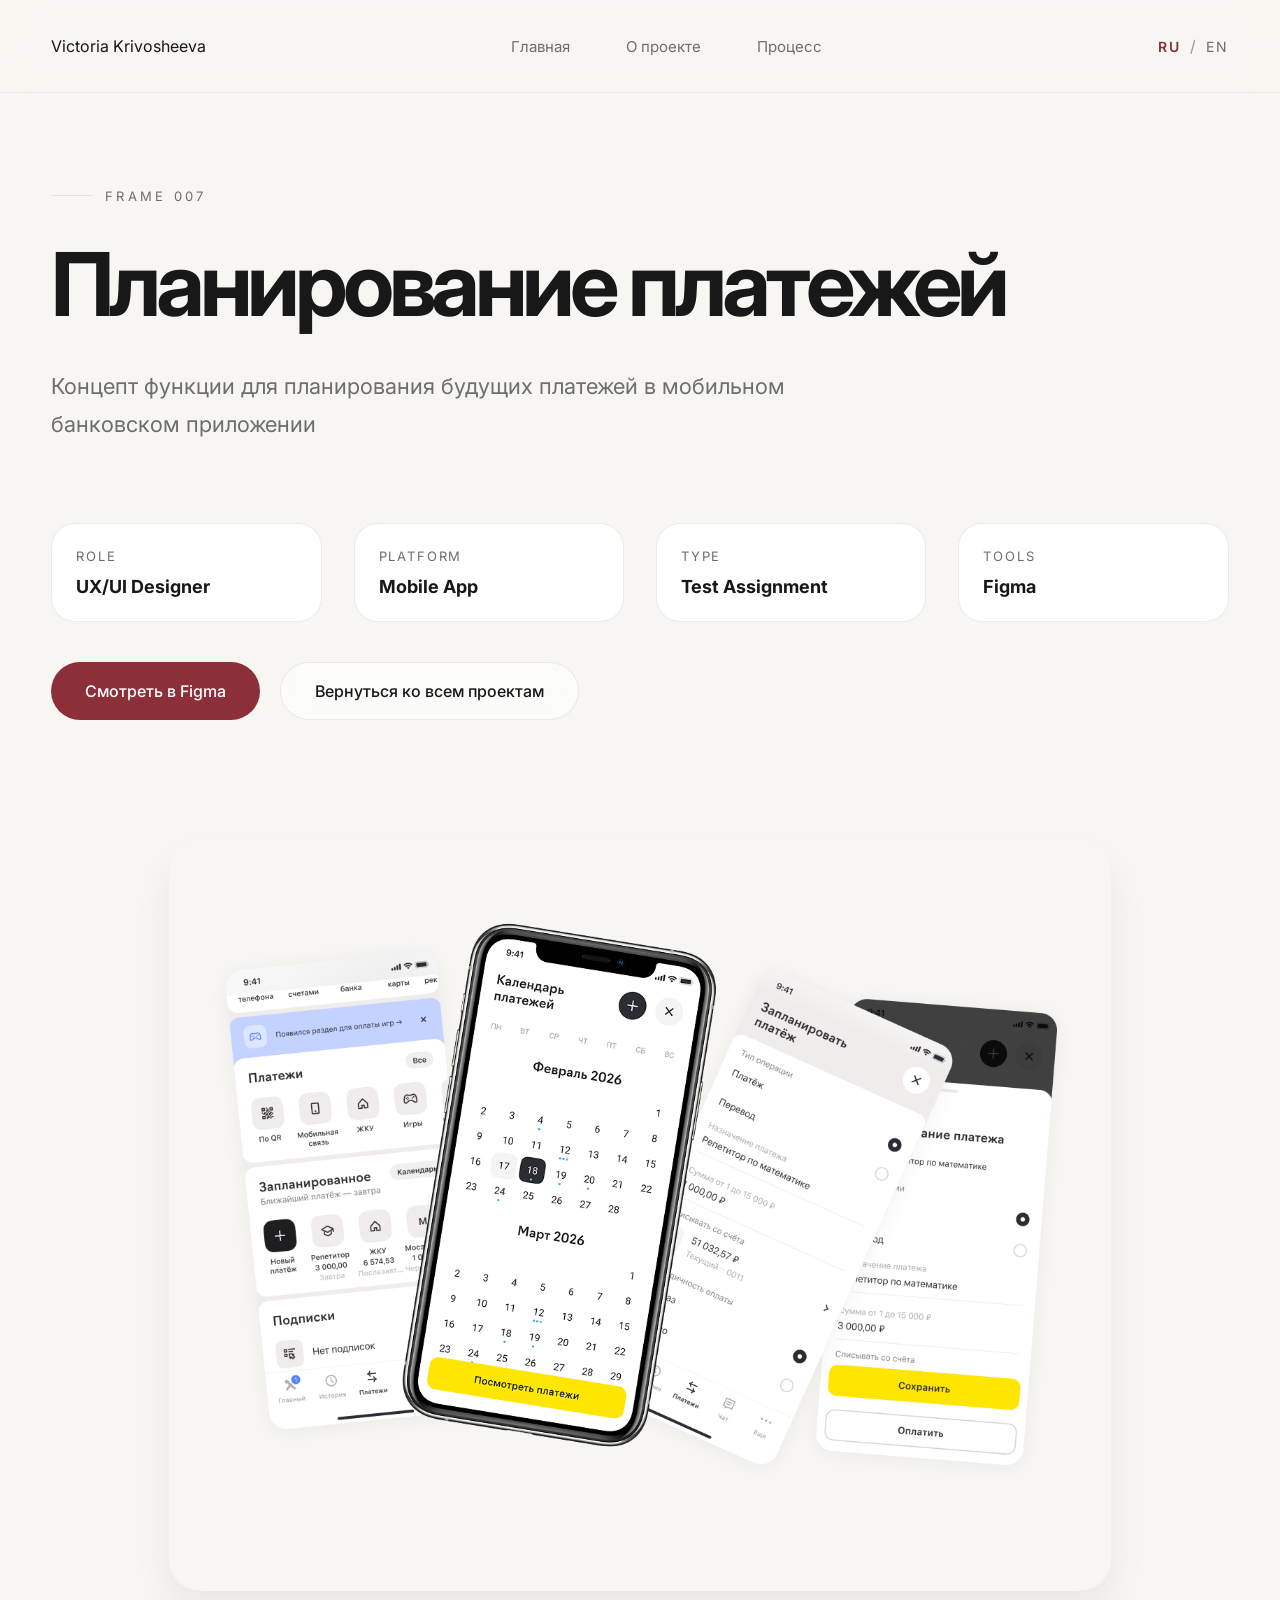
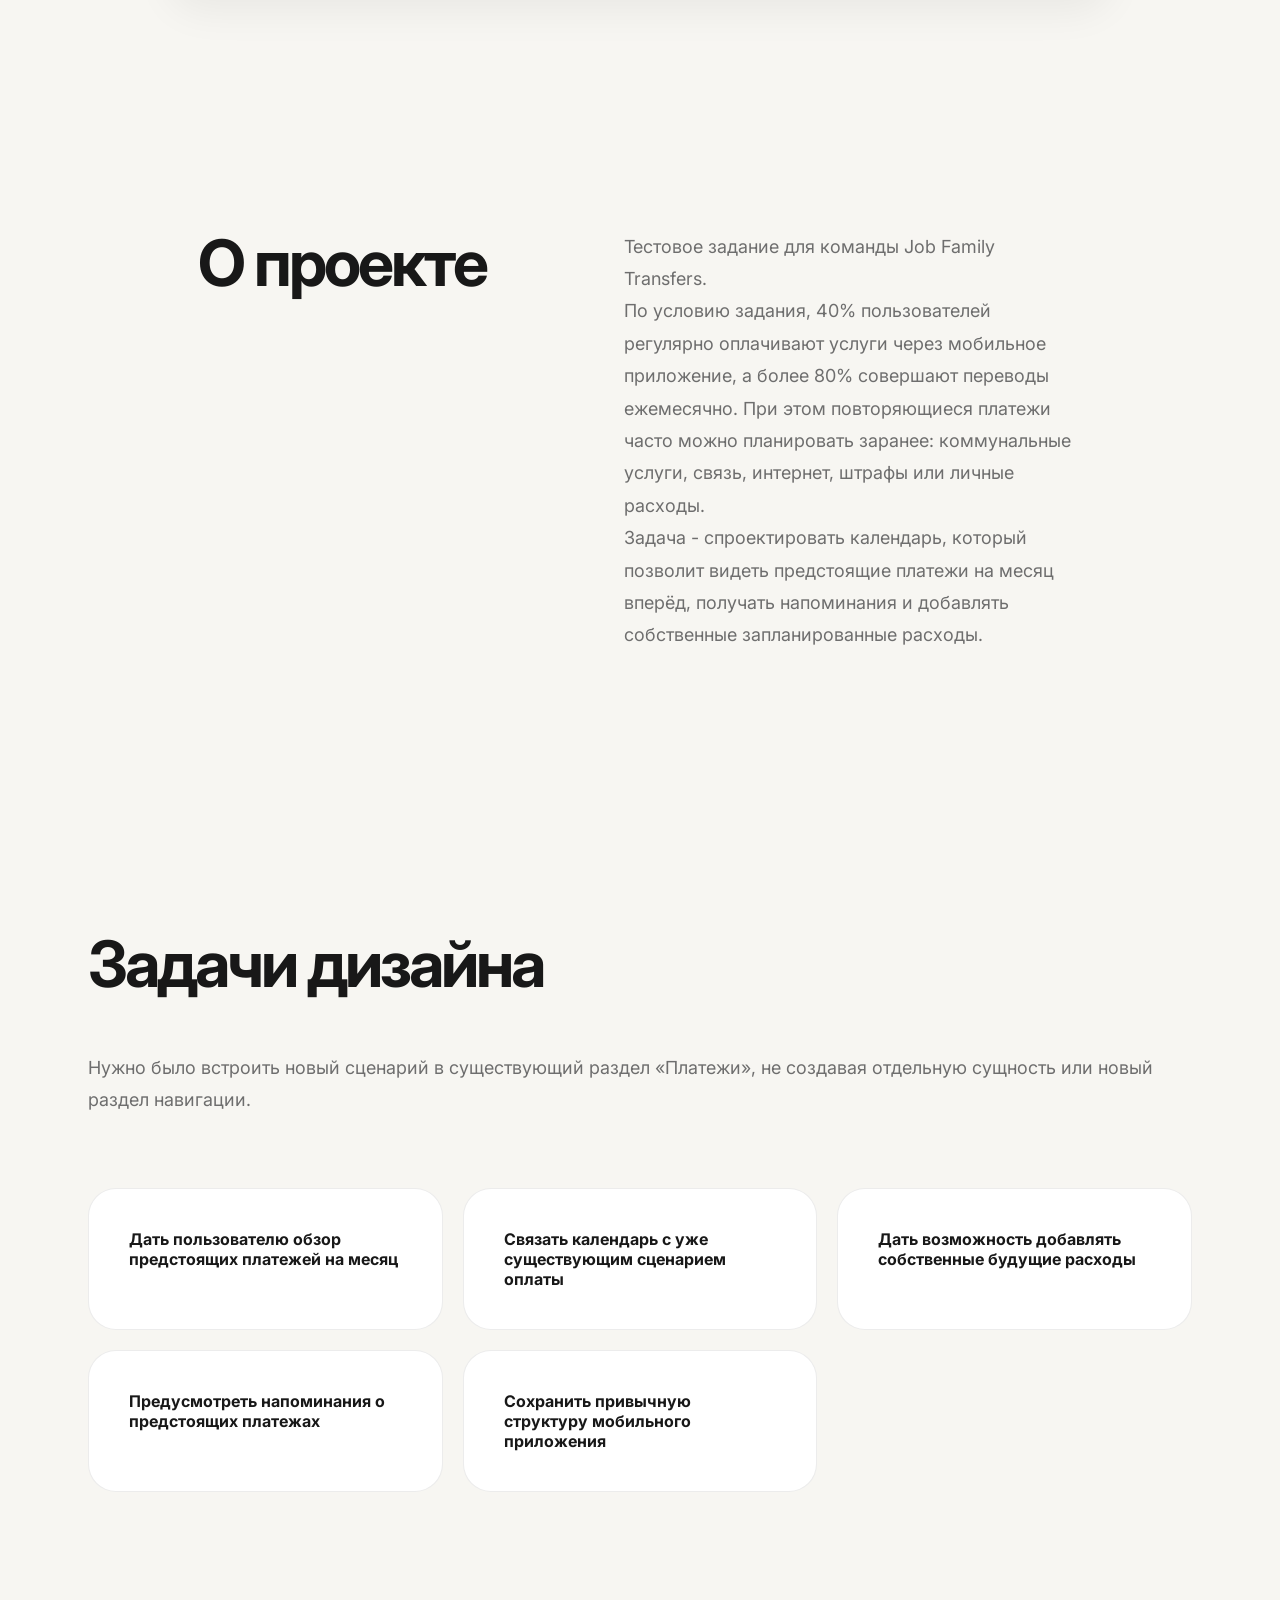
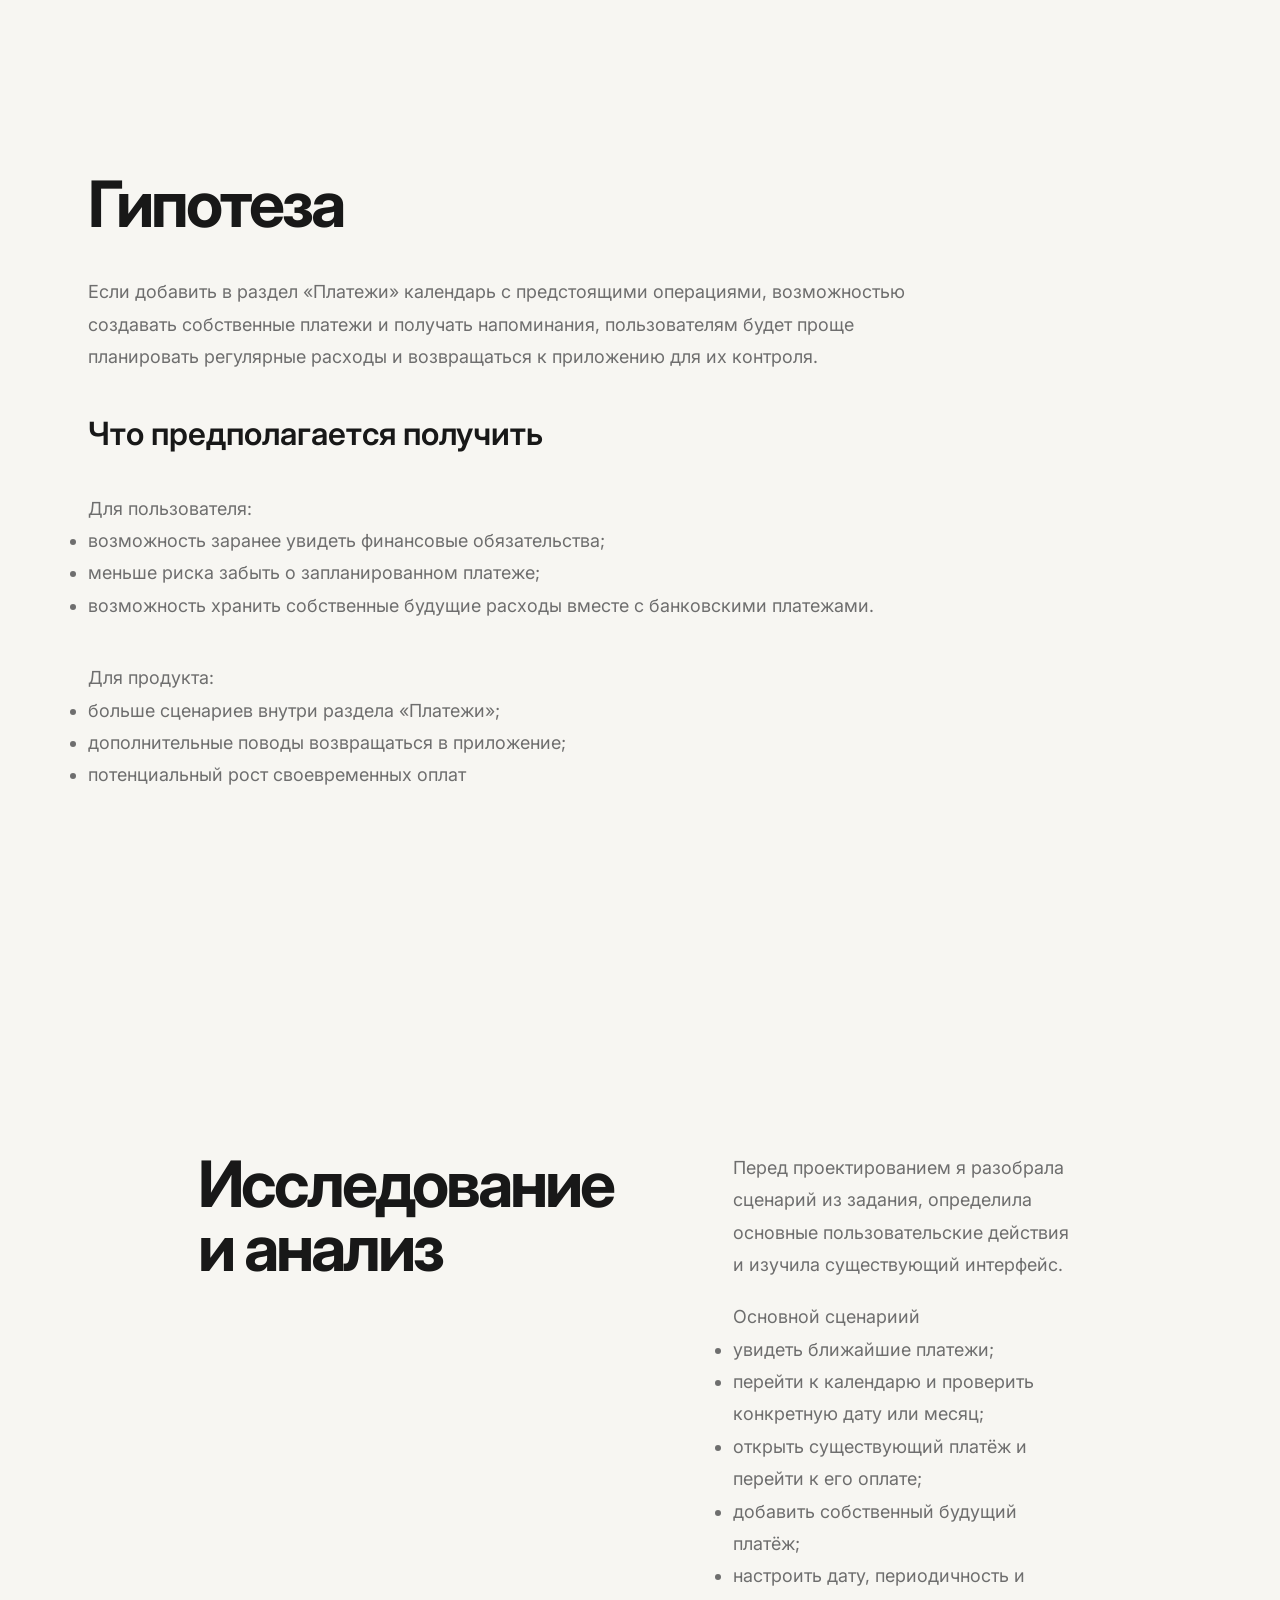
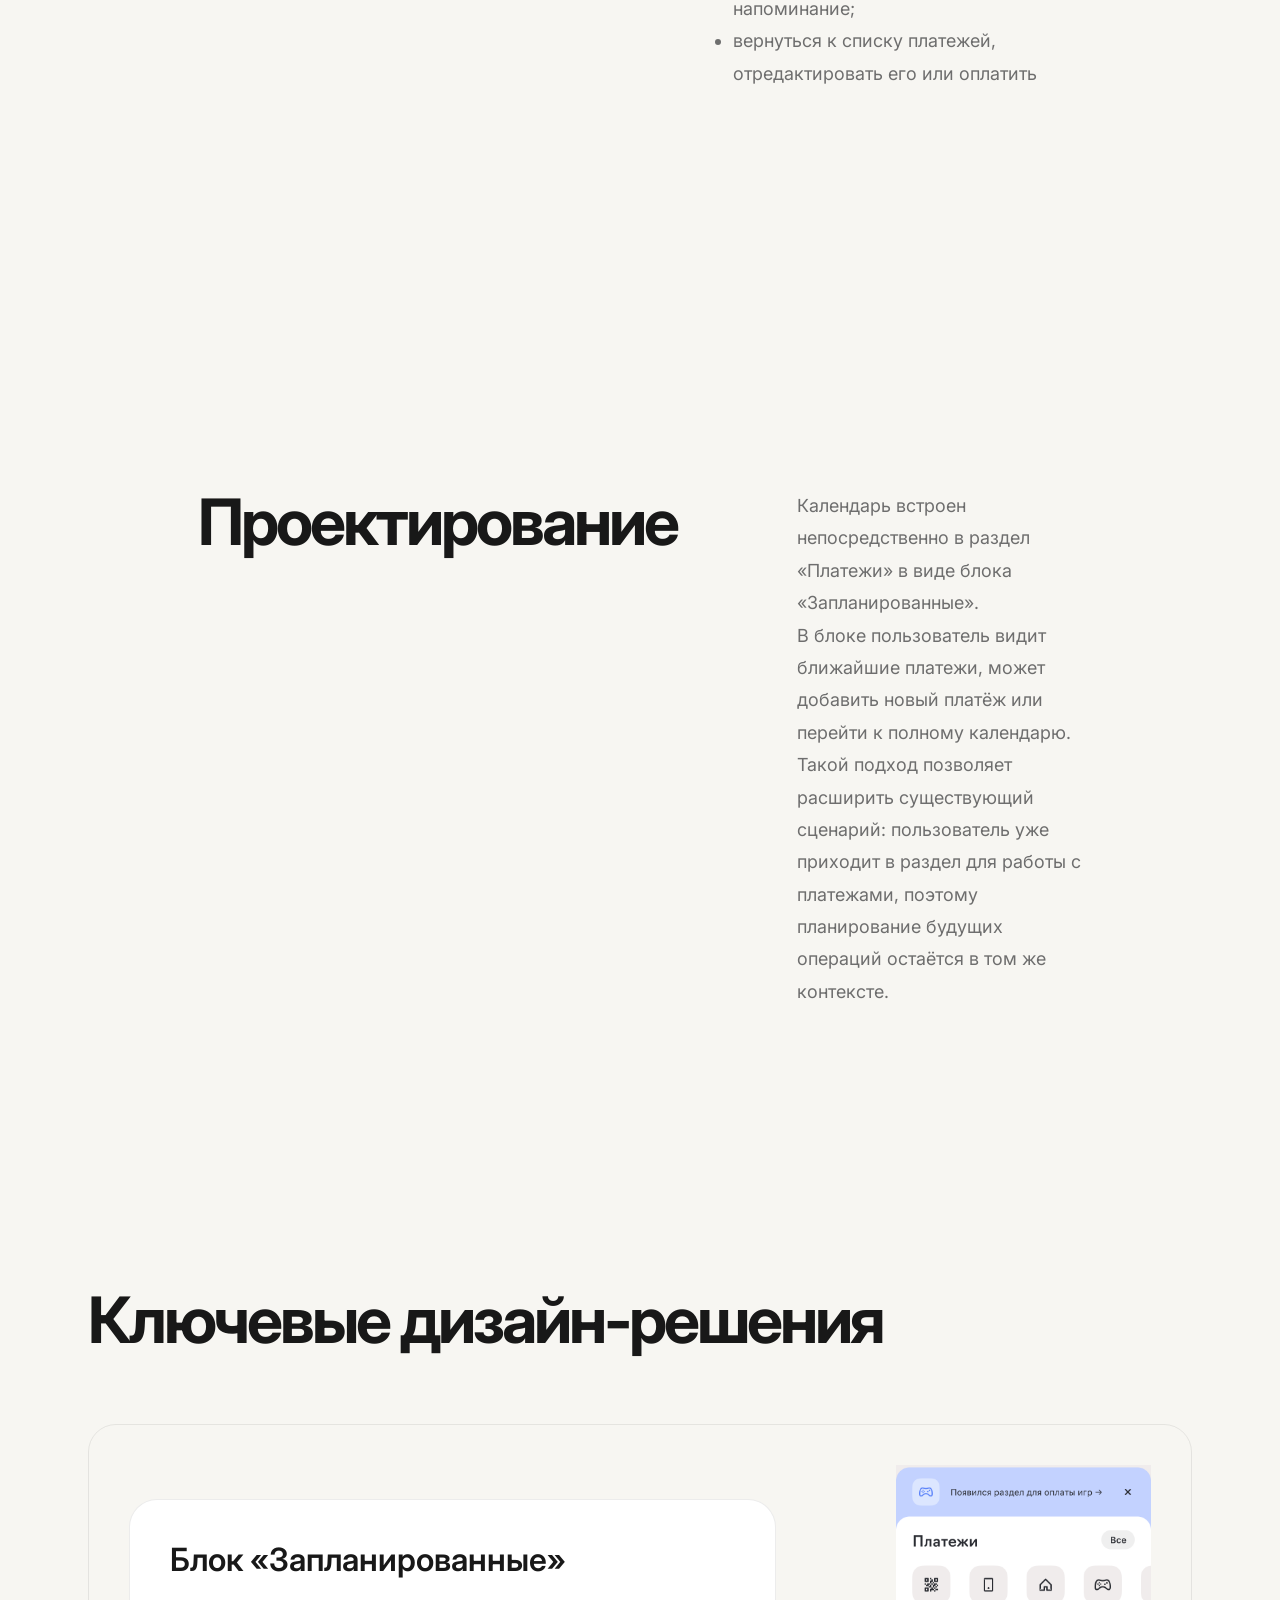
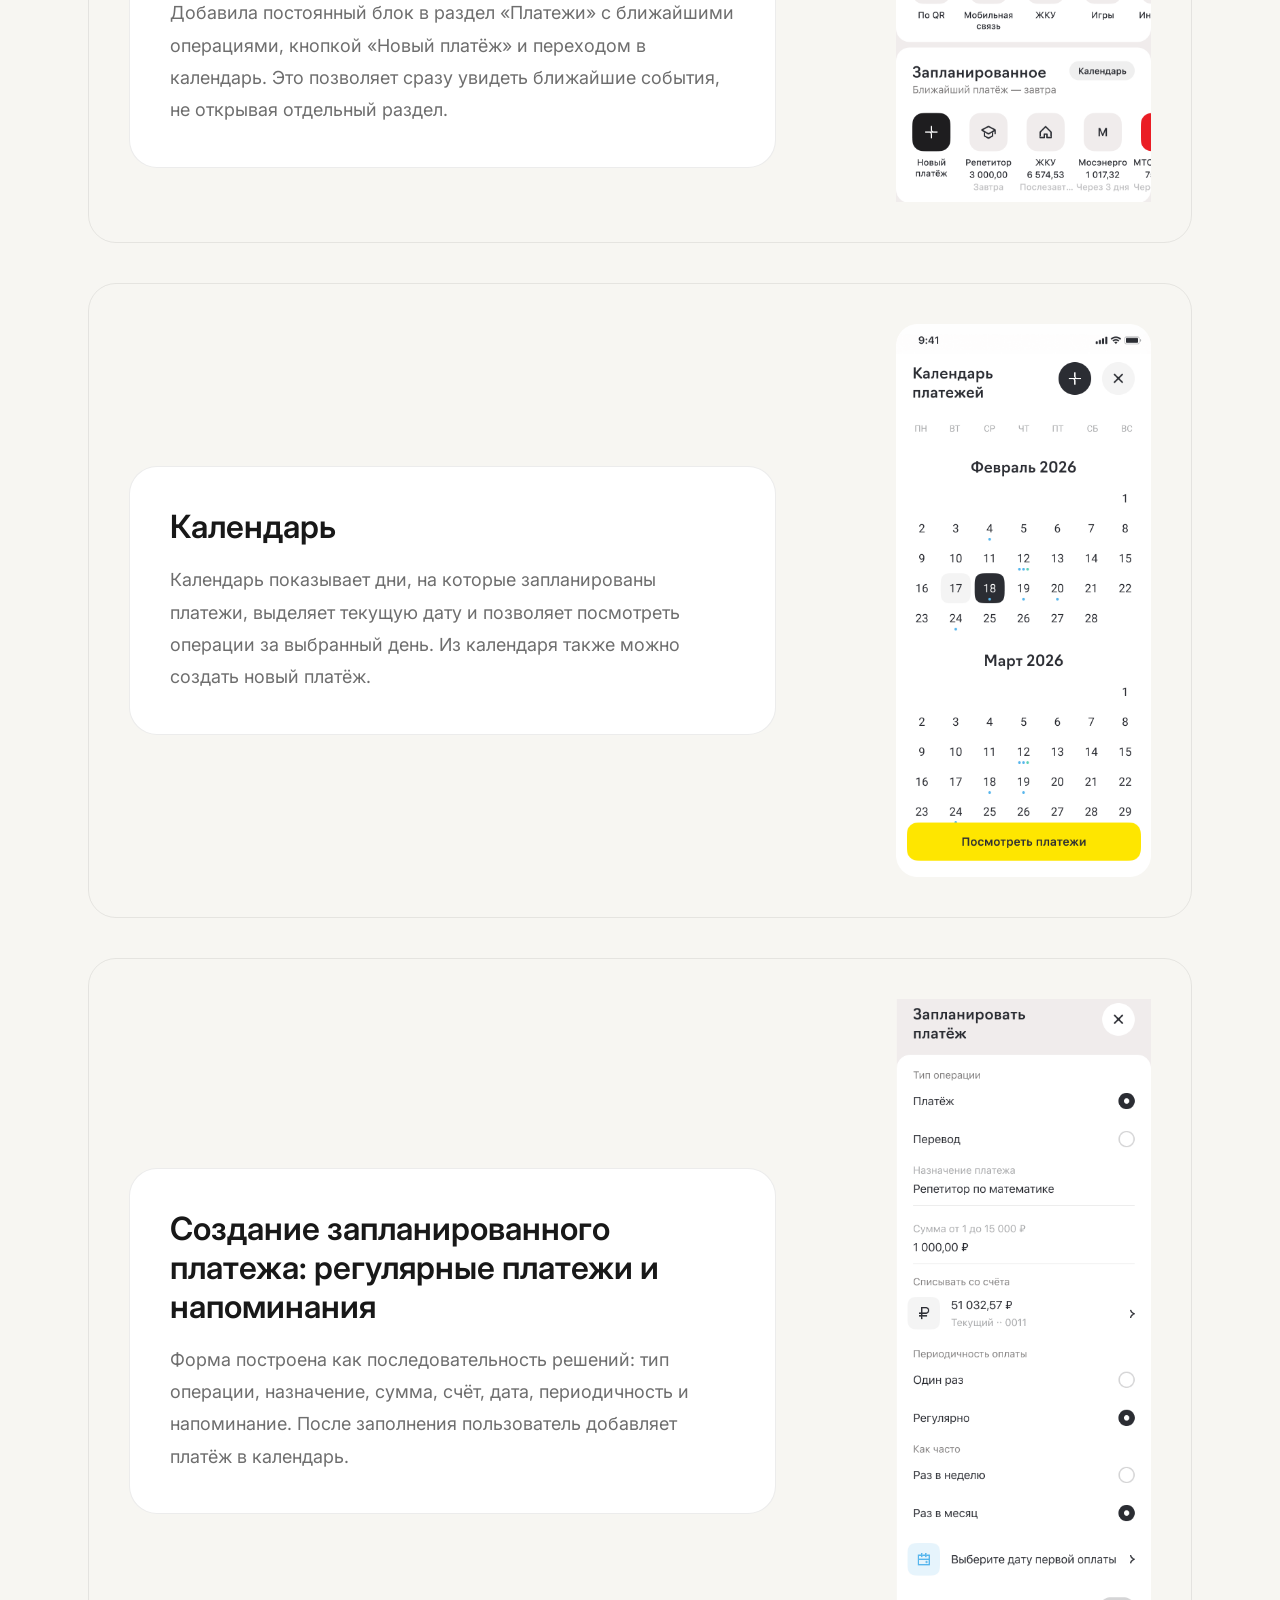
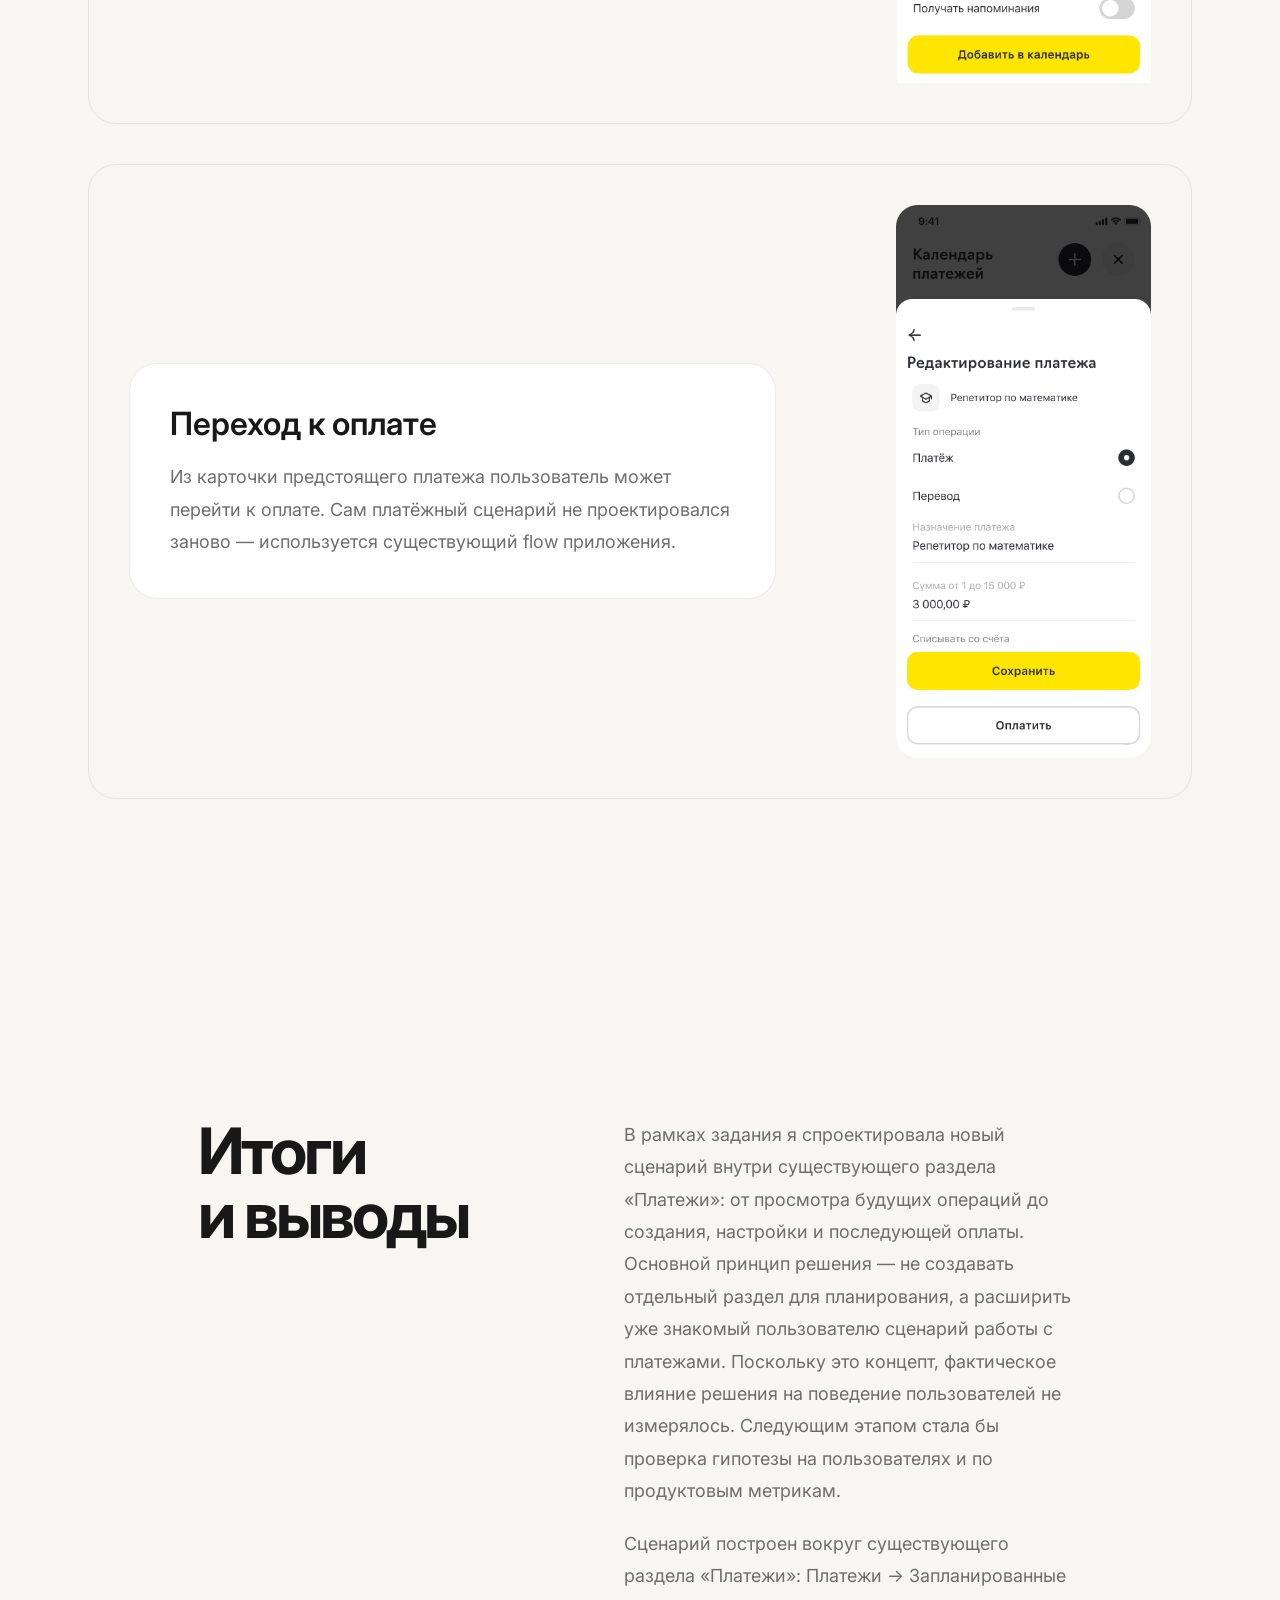
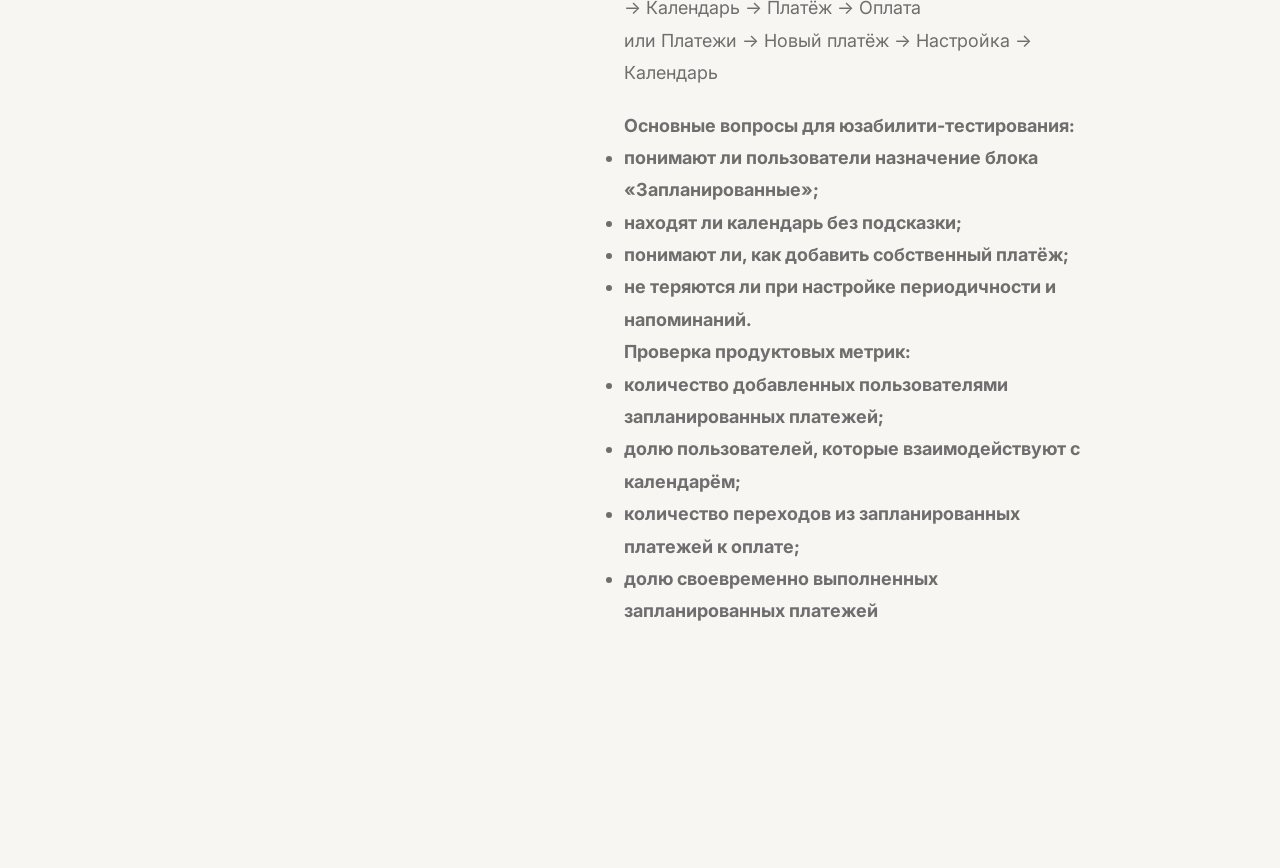
==== commit ddbee18d: "Mimi graphic design block" ====
--- a/pages/scheduled-payments.html
+++ b/pages/scheduled-payments.html
@@ -114,8 +114,8 @@
                 </h1>
 
                 <p class="case-subtitle"
-                    data-ru="Концепт мобильного интерфейса для управления запланированными платежами. Проект направлен на снижение когнитивной нагрузки, повышение прозрачности финансовых операций и помощь пользователям в планировании будущих списаний."
-                    data-en="A mobile banking concept for managing scheduled payments. The project focuses on reducing cognitive load, increasing transaction transparency, and helping users better plan upcoming expenses.">
+                    data-ru="Концепт функции для планирования будущих платежей в мобильном банковском приложении"
+                    data-en="A mobile banking concept for planning upcoming payments.">
 
                 </p>
 
@@ -190,8 +190,8 @@
                 <div class="case-actions">
 
                     <div class="hero-buttons">
-                        <a href="https://www.figma.com/design/dYSMrd78ZNdsk7b08WnCBM/%D0%A2%D0%B5%D1%81%D1%82%D0%BE%D0%B2%D0%BE%D0%B5_Mobile_%D0%9A%D1%80%D0%B8%D0%B2%D0%BE%D1%88%D0%B5%D0%B5%D0%B2%D0%B0%D0%92%D0%94?node-id=70-4483&t=H58Aq6pa2uzge8Dr-1" class="btn btn-primary" data-ru="Смотреть в Figma"
-                            data-en="View Project in Figma">
+                        <a href="https://www.figma.com/design/dYSMrd78ZNdsk7b08WnCBM/%D0%A2%D0%B5%D1%81%D1%82%D0%BE%D0%B2%D0%BE%D0%B5_Mobile_%D0%9A%D1%80%D0%B8%D0%B2%D0%BE%D1%88%D0%B5%D0%B5%D0%B2%D0%B0%D0%92%D0%94?node-id=70-4483&t=H58Aq6pa2uzge8Dr-1"
+                            class="btn btn-primary" data-ru="Смотреть в Figma" data-en="View Project in Figma">
 
                             Смотреть в Figma
 
@@ -221,13 +221,6 @@
 
         </section>
 
-        <section class="gallery">
-
-            <img src="../assets/case1-2.png" alt="">
-
-            <img src="../assets/case1-3.png" alt="">
-
-        </section>
 
         <section class="overview" id="overview">
 
@@ -247,11 +240,95 @@
 
                     <div>
 
-                        <p data-ru="Проект выполнен в рамках тестового задания и посвящён проектированию сценария управления запланированными платежами в мобильном банковском приложении. Основная цель — сделать информацию о будущих списаниях более понятной, помочь пользователям контролировать регулярные платежи и снизить вероятность ошибок при управлении финансами."
-                            data-en="This project was completed as part of a design challenge focused on designing the scheduled payments experience in a mobile banking application. The goal was to make upcoming transactions easier to understand, help users manage recurring payments, and reduce uncertainty when planning their finances.">
+                        <p data-ru="Тестовое задание для команды Job Family Transfers."
+                            data-en="Test assignment for the Job Family Transfers team.">
 
                         </p>
 
+                        <p data-ru="По условию задания, 40% пользователей регулярно оплачивают услуги через мобильное приложение, а более 80% совершают переводы ежемесячно.
+
+При этом повторяющиеся платежи часто можно планировать заранее: коммунальные услуги, связь, интернет, штрафы или личные расходы."
+                            data-en="According to the assignment, 40% of users regularly pay for services via the mobile app, and more than 80% make transfers monthly.
+
+At the same time, recurring payments can often be planned in advance: utility bills, communication services, internet, fines, or personal expenses.">
+
+                        </p>
+
+                        <p data-ru="Задача - спроектировать календарь, который позволит видеть предстоящие платежи на месяц вперёд, получать напоминания и добавлять собственные запланированные расходы."
+                            data-en="The task is to design a calendar that will allow users to see upcoming payments a month in advance, receive reminders, and add their own planned expenses.">
+
+                        </p>
+
+                    </div>
+
+                </div>
+
+            </div>
+
+        </section>
+
+        <section class="goals">
+
+            <div class="container">
+
+                <h2 data-ru="Задачи дизайна" data-en="Goals">
+
+                    Goals
+
+                </h2>
+
+                <p style="margin-top: 56px; margin-bottom: 0;"
+                    data-ru="Нужно было встроить новый сценарий в существующий раздел «Платежи», не создавая отдельную сущность или новый раздел навигации."
+                    data-en="It was necessary to integrate a new scenario into the existing “Payments” section without creating a separate entity or a new navigation section.">
+
+                </p>
+
+
+                <div class="goals-grid">
+
+                    <div class="goal-card">
+
+                        <h4 data-ru="Дать пользователю обзор предстоящих платежей на месяц"
+                            data-en="To provide the user with an overview of upcoming payments for the month">
+
+                        </h4>
+
+                    </div>
+
+                    <div class="goal-card">
+
+                        <h4 data-ru="Связать календарь с уже существующим сценарием оплаты"
+                            data-en="Link the calendar to the existing payment scenario">
+
+                        </h4>
+
+                    </div>
+
+                    <div class="goal-card">
+
+                        <h4 data-ru="Дать возможность добавлять собственные будущие расходы"
+                            data-en="Provide the ability to add your own future expenses">
+
+                        </h4>
+
+                    </div>
+
+                    <div class="goal-card">
+
+                        <h4 data-ru="Предусмотреть напоминания о предстоящих платежах"
+                            data-en="Include reminders about upcoming payments">
+
+                        </h4>
+
+                    </div>
+
+                    <div class="goal-card">
+
+                        <h4 data-ru="Сохранить привычную структуру мобильного приложения"
+                            data-en="maintain the familiar structure of the mobile app">
+
+                        </h4>
+
                     </div>
 
                 </div>
@@ -264,22 +341,140 @@
 
             <div class="container">
 
-                <span class="section-label">
+                <!--<span class="section-label">
 
                     Challenge
 
-                </span>
-
-                <h2 data-ru="Проблема" data-en="The problem">
+                </span>-->
+
+                <h2 data-ru="Гипотеза" data-en="The hypotheses">
 
                     The Problem
 
                 </h2>
 
-                <p data-ru="Пользователям бывает сложно отслеживать будущие списания и понимать, какие платежи уже запланированы. Недостаточная прозрачность интерфейса увеличивает когнитивную нагрузку, усложняет финансовое планирование и может приводить к неожиданным списаниям."
-                    data-en="Users often struggle to keep track of upcoming transactions and understand which payments are already scheduled. Limited visibility increases cognitive load, makes financial planning more difficult, and may result in unexpected charges.">
+                <p data-ru="Если добавить в раздел «Платежи» календарь с предстоящими операциями, возможностью создавать собственные платежи и получать напоминания, пользователям будет проще планировать регулярные расходы и возвращаться к приложению для их контроля."
+                    data-en="If we add a calendar with upcoming transactions, the ability to create custom payments, and reminders to the “Payments” section, it will be easier for users to plan regular expenses and return to the app to monitor them.">
 
                 </p>
+                <br><br>
+                <h3 data-ru="Что предполагается получить" data-en="What is expected to be achieved">
+
+                </h3>
+
+                <p data-ru="Для пользователя:" data-en="For the user:">
+
+                </p>
+                <ul>
+                    <li data-en="the ability to see financial obligations in advance;"
+                        data-ru="возможность заранее увидеть финансовые обязательства;">возможность заранее увидеть
+                        финансовые обязательства;</li>
+                    <li data-en="less risk of forgetting about a scheduled payment;"
+                        data-ru="меньше риска забыть о запланированном платеже;">меньше риска забыть о запланированном
+                        платеже;</li>
+                    <li data-en="the ability to store their own future expenses together with bank payments."
+                        data-ru="возможность хранить собственные будущие расходы вместе с банковскими платежами.">
+                        возможность хранить собственные будущие расходы вместе с банковскими платежами.</li>
+                </ul>
+
+                <p data-ru="Для продукта:" data-en="For the product:">
+
+                </p>
+                <ul>
+                    <li data-en="more scenarios within the “Payments” section;"
+                        data-ru="больше сценариев внутри раздела «Платежи»;">больше сценариев внутри раздела «Платежи»;</li>
+                    <li data-en="additional reasons to return to the app;"
+                        data-ru="дополнительные поводы возвращаться в приложение;">дополнительные поводы возвращаться в приложение;</li>
+                    <li data-en="The potential growth in timely payments"
+                        data-ru="потенциальный рост своевременных оплат">потенциальный рост своевременных оплат</li>
+                </ul>
+
+            </div>
+
+        </section>
+
+        <section class="overview" id="process">
+
+            <div class="container">
+
+                <div class="overview-grid">
+
+                    <div>
+
+                        <h2 data-ru="Исследование и анализ" data-en="Research & analysis">
+
+                            Overview
+
+                        </h2>
+
+                    </div>
+
+                    <div>
+
+                        <p data-ru="Перед проектированием я разобрала сценарий из задания, определила основные пользовательские действия и изучила существующий интерфейс."
+                            data-en="I reviewed the task requirements, mapped the main user actions and examined the existing interface.">
+
+                        </p><br>
+                        <p data-ru="Основной сценариий"
+                            data-en="Main scenario">
+
+                        </p>
+                        <ul>
+                            <li data-en="see upcoming payments;"
+                        data-ru="увидеть ближайшие платежи;">увидеть ближайшие платежи;</li>
+                            <li data-en="go to the calendar and check a specific date or month;"
+                        data-ru="перейти к календарю и проверить конкретную дату или месяц;">перейти к календарю и проверить конкретную дату или месяц;</li>
+                            <li data-en="open an existing payment and proceed to pay it;"
+                        data-ru="открыть существующий платёж и перейти к его оплате;">открыть существующий платёж и перейти к его оплате;</li>
+                            <li data-en="add their own future payment;"
+                        data-ru="добавить собственный будущий платёж;">добавить собственный будущий платёж;</li>
+                            <li data-en="set the date, frequency, and reminder;"
+                        data-ru="настроить дату, периодичность и напоминание;">настроить дату, периодичность и напоминание;</li>
+                            <li data-en="return to the list and edit the created payment."
+                        data-ru="вернуться к списку платежей, отредактировать его или оплатить">вернуться к списку платежей, отредактировать его или оплатить</li>
+                        </ul>
+
+                    </div>
+
+                </div>
+
+            </div>
+
+        </section>
+
+        <section class="overview" id="research">
+
+            <div class="container">
+
+                <div class="overview-grid">
+
+                    <div>
+
+                        <h2 data-ru="Проектирование" data-en="Design Process">
+
+                            Overview
+
+                        </h2>
+
+                    </div>
+
+                    <div>
+
+                        <p data-ru="Календарь встроен непосредственно в раздел «Платежи» в виде блока «Запланированные»."
+                            data-en="The calendar is integrated directly into the “Payments” section as a “Scheduled” block.">
+
+                        </p>
+
+                        <p data-ru="В блоке пользователь видит ближайшие платежи, может добавить новый платёж или перейти к полному календарю. Такой подход позволяет расширить существующий сценарий: пользователь уже приходит в раздел для работы с платежами, поэтому планирование будущих операций остаётся в том же контексте."
+                            data-en="In the block, the user sees the upcoming payments, can add a new payment, or switch to the full calendar.
+
+This approach allows you to expand the existing scenario: the user is already in the section for working with payments, so planning future transactions remains in the same context.">
+
+                        </p>
+
+                    </div>
+
+                </div>
 
             </div>
 
@@ -289,62 +484,96 @@
 
             <div class="container">
 
-                <h2 data-ru="Цели проекта" data-en="Goals">
+                <h2 data-ru="Ключевые дизайн-решения" data-en="Key Design Decisions">
 
                     Goals
 
                 </h2>
 
-                <div class="goals-grid">
-
-                    <div class="goal-card">
-
-                        <h3 data-ru="Повысить прозрачность" data-en="Increase Transparency">
-
-                            Повысить прозрачность
-
-                        </h3>
-
-                        <p data-ru="Сделать информацию о будущих платежах понятной и легко доступной."
-                            data-en="Present upcoming payments in a clear and accessible way.">
-
-                        </p>
-
-                    </div>
-
-                    <div class="goal-card">
-
-                        <h3 data-ru="Снизить вероятность ошибок" data-en="Reduce Errors">
-
-                        </h3>
-
-                        <p data-ru="Помочь пользователям понимать последствия своих действий ещё до подтверждения операции."
-                            data-en="Help users understand the outcome of their actions before confirming a payment.">
-
-                        </p>
-
-                    </div>
-
-                    <div class="goal-card">
-
-                        <h3 data-ru="Упростить планирование" data-en="Support Financial Planning">
-
-                        </h3>
-
-                        <p data-ru="Создать интерфейс, который помогает контролировать регулярные платежи и эффективнее планировать личные финансы."
-                            data-en="Create an interface that helps users manage recurring payments and plan their finances more confidently.">
-
-                        </p>
-
-                    </div>
-
-                </div>
-
-            </div>
-
-        </section>
-
-        <section class="overview" id="process">
+                <div class="decision-grid">
+
+                    <div class="decision-card">
+
+                        <div class="decision-info">
+                            <h3 data-ru="Блок «Запланированные»" data-en="The “Scheduled” block">
+
+                            </h3>
+
+                            <p data-ru="Добавила постоянный блок в раздел «Платежи» с ближайшими операциями, кнопкой «Новый платёж» и переходом в календарь. Это позволяет сразу увидеть ближайшие события, не открывая отдельный раздел."
+                                data-en="I’ve added a permanent block to the “Payments” section with the nearest transactions, a “New Payment” button, and a link to the calendar.">
+
+                            </p>
+                        </div>
+                        <img src="../assets/Платежи.png" alt="">
+
+                    </div>
+
+                    <div class="decision-card">
+
+                        <div class="decision-info">
+                            <h3 data-ru="Календарь" data-en="Calendar">
+
+                            </h3>
+
+                            <p data-ru="Календарь показывает дни, на которые запланированы платежи, выделяет текущую дату и позволяет посмотреть операции за выбранный день.
+
+Из календаря также можно создать новый платёж."
+                                data-en="The calendar shows the days on which payments are scheduled, highlights the current date, and allows you to view transactions for the selected day.
+
+You can also create a new payment from the calendar.">
+
+                            </p>
+                        </div>
+                        <img src="../assets/Открытие календаря.png" alt="">
+
+                    </div>
+
+                    <div class="decision-card">
+
+                        <div class="decision-info">
+                            <h3 data-ru="Создание запланированного платежа: регулярные платежи и напоминания"
+                                data-en="Creating a scheduled payment: regular payments and notifications">
+
+                            </h3>
+
+                            <p data-ru="Форма построена как последовательность решений: тип операции, назначение, сумма, счёт, дата, периодичность и напоминание.
+
+После заполнения пользователь добавляет платёж в календарь."
+                                data-en="The form is structured as a sequence of decisions: transaction type, purpose, amount, account, date, frequency, and reminder.
+
+After filling out the form, the user adds the payment to the calendar.">
+
+                            </p>
+                        </div>
+                        <img src="../assets/Форма добавления регулярного платежа.png" alt="">
+
+                    </div>
+
+                    <div class="decision-card">
+
+                        <div class="decision-info">
+                            <h3 data-ru="Переход к оплате" data-en="Transition to Payment">
+
+                            </h3>
+
+                            <p data-ru="Из карточки предстоящего платежа пользователь может перейти к оплате.
+
+Сам платёжный сценарий не проектировался заново — используется существующий flow приложения."
+                                data-en="From the upcoming payment card, the user can proceed to payment.
+
+The payment scenario itself was not redesigned — the existing flow of the application is used.">
+
+                            </p>
+                        </div>
+                        <img src="../assets/Страница платежа.png" alt="">
+
+                    </div>
+
+                </div>
+
+        </section>
+
+        <section class="overview" id="research" style="padding-top: 80px;">
 
             <div class="container">
 
@@ -352,7 +581,7 @@
 
                     <div>
 
-                        <h2 data-ru="Исследование и анализ" data-en="Research">
+                        <h2 data-ru="Итоги и&nbsp;выводы" data-en="Conclusions">
 
                             Overview
 
@@ -362,135 +591,62 @@
 
                     <div>
 
-                        <p data-ru="Перед началом проектирования я изучила сценарий использования, выделила ключевые пользовательские задачи и проанализировала существующий интерфейс. Основное внимание было уделено моментам, в которых пользователи могут испытывать неопределённость при работе с будущими платежами."
-                            data-en="Before designing the interface, I analyzed the user flow, identified key user tasks, and reviewed the existing experience. Special attention was given to situations where users might feel uncertain about upcoming transactions.">
+                        <p data-ru="В рамках задания я спроектировала новый сценарий внутри существующего раздела «Платежи»: от просмотра будущих операций до создания, настройки и последующей оплаты.
+
+Основной принцип решения — не создавать отдельный раздел для планирования, а расширить уже знакомый пользователю сценарий работы с платежами. Поскольку это концепт, фактическое влияние решения на поведение пользователей не измерялось.
+
+Следующим этапом стала бы проверка гипотезы на пользователях и по продуктовым метрикам."
+                            data-en="As part of the assignment, I designed a new scenario within the existing “Payments” section: from viewing future transactions to creating, configuring, and subsequently making a payment.
+
+ The main principle of the solution is not to create a separate section for planning, but to expand the payment workflow that the user is already familiar with.
+
+ The next step would be to test the hypothesis with users and on the product level.">
 
                         </p><br>
-                        <p data-ru="На основе анализа были сформированы основные принципы будущего решения: прозрачность информации, предсказуемость действий и снижение когнитивной нагрузки."
-                            data-en="Based on this analysis, I defined three design principles: information transparency, predictable interactions, and reduced cognitive load.">
-
-                        </p>
-
-                    </div>
-
-                </div>
-
-            </div>
-
-        </section>
-
-        <section class="overview" id="research">
-
-            <div class="container">
-
-                <div class="overview-grid">
-
-                    <div>
-
-                        <h2 data-ru="Процесс проектирования" data-en="Design Process">
-
-                            Overview
-
-                        </h2>
-
-                    </div>
-
-                    <div>
-
-                        <p data-ru="Работа над интерфейсом началась с анализа сценариев и определения структуры информации. Затем были разработаны wireframes, после чего я перешла к созданию визуальной концепции и проработке состояний интерфейса. Особое внимание уделялось понятной навигации, визуальной иерархии и единообразию компонентов."
-                            data-en="The project began with analyzing user scenarios and defining the information structure. After creating wireframes, I developed the visual interface and refined different UI states. Particular attention was paid to navigation, visual hierarchy, and component consistency.">
-
-                        </p>
-
-                    </div>
-
-                </div>
-
-            </div>
-
-        </section>
-
-        <section class="goals">
-
-            <div class="container">
-
-                <h2 data-ru="Ключевые дизайн-решения" data-en="Key Design Decisions">
-
-                    Goals
-
-                </h2>
-
-                <div class="goals-grid">
-
-                    <div class="goal-card">
-
-                        <h3 data-ru="Прозрачность платежей" data-en="Payment Visibility">
-
-                        </h3>
-
-                        <p data-ru="Будущие платежи представлены таким образом, чтобы пользователь мог быстро понять дату, сумму и статус каждой операции."
-                            data-en="Upcoming payments are displayed clearly, allowing users to quickly understand dates, amounts, and payment status.">
-
-                        </p>
-
-                    </div>
-
-                    <div class="goal-card">
-
-                        <h3 data-ru="Предсказуемые действия" data-en="Predictable Interactions">
-
-                        </h3>
-
-                        <p data-ru="Каждое действие сопровождается понятной обратной связью, снижая вероятность случайных ошибок."
-                            data-en="Every interaction provides clear feedback, reducing the likelihood of accidental mistakes.">
-
-                        </p>
-
-                    </div>
-
-                    <div class="goal-card">
-
-                        <h3 data-ru="Визуальная иерархия" data-en="Visual Hierarchy">
-
-                        </h3>
-
-                        <p data-ru="Типографика, цветовые акценты и интервалы помогают быстро ориентироваться в информации и выделяют наиболее важные данные."
-                            data-en="Typography, spacing, and color accents guide users' attention toward the most important information.">
-
-                        </p>
-
-                    </div>
-
-                </div>
-
-        </section>
-
-        <section class="overview" id="research">
-
-            <div class="container">
-
-                <div class="overview-grid">
-
-                    <div>
-
-                        <h2 data-ru="Итоги и&nbsp;выводы" data-en="Conclusions">
-
-                            Overview
-
-                        </h2>
-
-                    </div>
-
-                    <div>
-
-                        <p data-ru="Работа над этим проектом помогла глубже разобраться в проектировании финансовых интерфейсов и особенностях пользовательских сценариев, связанных с регулярными платежами. Наиболее важной задачей стало создание интерфейса, который снижает неопределённость и помогает пользователям чувствовать уверенность при управлении своими финансами."
-                            data-en="This project deepened my understanding of financial product design and recurring payment flows. The most valuable challenge was creating an interface that reduces uncertainty and helps users feel more confident when managing their finances.">
+                        <p data-ru="Сценарий построен вокруг существующего раздела «Платежи»:
+
+Платежи&nbsp;→&nbsp;Запланированные → Календарь → Платёж → Оплата
+
+или&nbsp;Платежи&nbsp;→&nbsp;Новый&nbsp;платёж → Настройка → Календарь"
+                            data-en="TThe scenario is built around the existing “Payments” section:
+
+Payments → Scheduled → Calendar → Payment → Payment
+
+or
+
+Payments → New Payment → Settings → Calendar">
 
                         </p><br>
-                        <p data-ru="Если бы проект получил дальнейшее развитие, следующим этапом стали бы пользовательские интервью и юзабилити-тестирование для проверки сформулированных гипотез и оценки эффективности предложенных решений."
-                            data-en="If the project continued, the next step would be validating design hypotheses through user interviews and usability testing to evaluate the effectiveness of the proposed solution.">
-
-                        </p>
+                        <b>
+                            <p data-ru="Основные вопросы для юзабилити-тестирования: "
+                                data-en="Key questions for Usability testing:">
+
+                            </p>
+                            <ul>
+                                <li data-en="do users understand the purpose of the 'Scheduled' block;"
+                        data-ru="понимают ли пользователи назначение блока «Запланированные»;">понимают ли пользователи назначение блока «Запланированные»;</li>
+                                <li data-en="do they find the calendar without a hint;"
+                        data-ru="находят ли календарь без подсказки;">находят ли календарь без подсказки;</li>
+                                <li data-en="do they understand how to add their own payment;"
+                        data-ru="понимают ли, как добавить собственный платёж;">понимают ли, как добавить собственный платёж;</li>
+                                <li data-en="do they get lost when setting up the frequency and reminders."
+                        data-ru="не теряются ли при настройке периодичности и напоминаний.">не теряются ли при настройке периодичности и напоминаний.</li>
+                            </ul>
+                            <p data-ru="Проверка продуктовых метрик: "
+                                data-en="Checking product metrics:">
+
+                            </p>
+                            <ul>
+                                <li data-en="the number of scheduled payments added by users;"
+                        data-ru="количество добавленных пользователями запланированных платежей;">количество добавленных пользователями запланированных платежей;</li>
+                                <li data-en="the percentage of users who interact with the calendar;"
+                        data-ru="долю пользователей, которые взаимодействуют с календарём;">долю пользователей, которые взаимодействуют с календарём;</li>
+                                <li data-en="the number of transitions from scheduled payments to payments;"
+                        data-ru="количество переходов из запланированных платежей к оплате;">количество переходов из запланированных платежей к оплате;</li>
+                                <li data-en="the percentage of users who return to the section after receiving the reminder."
+                        data-ru="долю своевременно выполненных запланированных платежей">долю своевременно выполненных запланированных платежей</li>
+                            </ul>
+                        </b>
 
                     </div>
 
--- a/styles.css
+++ b/styles.css
@@ -1,14 +1,3 @@
-/* ===========================================================
-   VICTORIA KRIVOSHEEVA PORTFOLIO
-   Author: ChatGPT
-   Version: 1.0
-   =========================================================== */
-
-
-/* ===========================================================
-   RESET
-   =========================================================== */
-
 *,
 *::before,
 *::after {
@@ -33,6 +22,17 @@
 
 }
 
+html,
+body {
+
+    width: 100%;
+
+    max-width: 100%;
+
+    overflow-x: hidden;
+
+}
+
 img {
 
     display: block;
@@ -73,17 +73,17 @@
 
     --text-secondary: #6E6E6E;
 
-    --border: rgba(24,24,24,.08);
+    --border: rgba(24, 24, 24, .08);
 
     --accent: #8C2F39;
 
     --accent-light: #C77A83;
 
     --shadow:
-        0 20px 40px rgba(0,0,0,.06);
+        0 20px 40px rgba(0, 0, 0, .06);
 
     --shadow-hover:
-        0 35px 60px rgba(0,0,0,.12);
+        0 35px 60px rgba(0, 0, 0, .12);
 
 
     /* Typography */
@@ -119,7 +119,7 @@
     --section-space: 180px;
 
     --transition:
-        .45s cubic-bezier(.19,1,.22,1);
+        .45s cubic-bezier(.19, 1, .22, 1);
 
 }
 
@@ -154,14 +154,14 @@
 
 ::-webkit-scrollbar-thumb {
 
-    background: rgba(0,0,0,.12);
+    background: rgba(0, 0, 0, .12);
     border-radius: 20px;
 
 }
 
 ::-webkit-scrollbar-thumb:hover {
 
-    background: rgba(0,0,0,.22);
+    background: rgba(0, 0, 0, .22);
 
 }
 
@@ -172,8 +172,13 @@
 
 .container {
 
-    width: min(92%, var(--container));
+    width: 100%;
+
+    max-width: var(--container);
+
     margin-inline: auto;
+
+    padding-inline: 4%;
 
 }
 
@@ -192,7 +197,7 @@
 
     font-size: var(--h1);
 
-    line-height: .92;
+    line-height: 1.1;
 
     letter-spacing: -5px;
 
@@ -220,7 +225,7 @@
 
 }
 
-p {
+p, li {
 
     font-size: var(--body);
 
@@ -307,7 +312,7 @@
 
     border: 1px solid var(--border);
 
-    background: rgba(255,255,255,.6);
+    background: rgba(255, 255, 255, .6);
 
     backdrop-filter: blur(12px);
 
@@ -325,50 +330,50 @@
    LANGUAGE SWITCH
 =========================================================== */
 
-.language-switch{
-
-    display:flex;
-    align-items:center;
-    gap:10px;
-
-    margin-left:32px;
-
-}
-
-.language-switch span{
-
-    color:#999;
-
-}
-
-.lang-btn{
-
-    border:none;
-    background:none;
-
-    cursor:pointer;
-
-    font-size:14px;
-
-    letter-spacing:.12em;
-
-    color:var(--text-secondary);
-
-    transition:.3s;
-
-}
-
-.lang-btn:hover{
-
-    color:var(--text-primary);
-
-}
-
-.lang-btn.active{
-
-    color:var(--accent);
-
-    font-weight:600;
+.language-switch {
+
+    display: flex;
+    align-items: center;
+    gap: 10px;
+
+    margin-left: 32px;
+
+}
+
+.language-switch span {
+
+    color: #999;
+
+}
+
+.lang-btn {
+
+    border: none;
+    background: none;
+
+    cursor: pointer;
+
+    font-size: 14px;
+
+    letter-spacing: .12em;
+
+    color: var(--text-secondary);
+
+    transition: .3s;
+
+}
+
+.lang-btn:hover {
+
+    color: var(--text-primary);
+
+}
+
+.lang-btn.active {
+
+    color: var(--accent);
+
+    font-weight: 600;
 
 }
 
@@ -387,7 +392,7 @@
 
     border-radius: 50%;
 
-    border: 1px solid rgba(0,0,0,.18);
+    border: 1px solid rgba(0, 0, 0, .18);
 
     pointer-events: none;
 
@@ -448,7 +453,7 @@
    HEADER
 =========================================================== */
 
-.header{
+.header {
 
     position: fixed;
 
@@ -461,15 +466,15 @@
 
     backdrop-filter: blur(18px);
 
-    background: rgba(247,246,242,.72);
-
-    border-bottom: 1px solid rgba(0,0,0,.05);
+    background: rgba(247, 246, 242, .72);
+
+    border-bottom: 1px solid rgba(0, 0, 0, .05);
 
     transition: var(--transition);
 
 }
 
-.navbar{
+.navbar {
 
     height: 92px;
 
@@ -481,194 +486,194 @@
 
 }
 
-.nav-links{
-
-    display:flex;
-
-    align-items:center;
-
-    gap:56px;
-
-    list-style:none;
-
-}
-
-.nav-links a{
-
-    position:relative;
-
-    font-size:15px;
-
-    color:var(--text-secondary);
-
-    transition:var(--transition);
-
-}
-
-.nav-links a::after{
-
-    content:"";
-
-    position:absolute;
-
-    left:0;
-
-    bottom:-8px;
-
-    width:0;
-
-    height:2px;
-
-    background:var(--accent);
-
-    transition:var(--transition);
-
-}
-
-.nav-links a:hover::after{
-
-    width:100%;
-
-}
-
-.hero{
-
-    min-height:100vh;
-
-    display:flex;
-
-    align-items:center;
-
-    padding-top:140px;
-
-}
-
-.hero-grid{
-
-    display:grid;
-
-    grid-template-columns:1.1fr .9fr;
-
-    align-items:center;
-
-    gap:120px;
-
-}
-
-.hero-content{
-
-    max-width:760px;
+.nav-links {
+
+    display: flex;
+
+    align-items: center;
+
+    gap: 56px;
+
+    list-style: none;
+
+}
+
+.nav-links a {
+
+    position: relative;
+
+    font-size: 15px;
+
+    color: var(--text-secondary);
+
+    transition: var(--transition);
+
+}
+
+.nav-links a::after {
+
+    content: "";
+
+    position: absolute;
+
+    left: 0;
+
+    bottom: -8px;
+
+    width: 0;
+
+    height: 2px;
+
+    background: var(--accent);
+
+    transition: var(--transition);
+
+}
+
+.nav-links a:hover::after {
+
+    width: 100%;
+
+}
+
+.hero {
+
+    min-height: 100vh;
+
+    display: flex;
+
+    align-items: center;
+
+    padding-top: 140px;
+
+}
+
+.hero-grid {
+
+    display: grid;
+
+    grid-template-columns: 1.1fr .9fr;
+
+    align-items: center;
+
+    gap: 120px;
+
+}
+
+.hero-content {
+
+    max-width: 760px;
     margin-left: 125px;
 
 }
 
-.hero-title{
-
-    margin-bottom:42px;
-
-}
-
-.hero-description{
-
-    max-width:640px;
-
-    margin-bottom:48px;
-
-}
-
-.hero-tags{
-
-    display:flex;
-
-    flex-wrap:wrap;
-
-    gap:16px;
-
-    margin-bottom:52px;
-
-}
-
-.hero-tags span{
-
-    padding:10px 18px;
-
-    border-radius:999px;
-
-    background:white;
-
-    border:1px solid var(--border);
-
-    font-size:14px;
-
-}
-
-.hero-image{
-
-    display:flex;
-
-    justify-content:flex-end;
-
-}
-
-.portrait-wrapper{
-
-    width:480px;
-
-    height:620px;
-
-    overflow:hidden;
-
-    border-radius:34px;
-
-    background:white;
-
-    box-shadow:var(--shadow);
-
-}
-
-.portrait-wrapper img{
-
-    width:100%;
-
-    height:100%;
-
-    object-fit:cover;
-
-}
-
-.hero-divider{
-
-    margin-top:120px;
-
-}
-
-.film-strip{
-
-    display:flex;
-
-    justify-content:center;
-
-    gap:18px;
-
-}
-
-.film-strip span{
-
-    width:12px;
-
-    height:12px;
-
-    border-radius:50%;
-
-    background:#D7D6D2;
-
-}
-
-.hero-buttons{
-
-    display:flex;
-
-    gap:20px;
+.hero-title {
+
+    margin-bottom: 42px;
+
+}
+
+.hero-description {
+
+    max-width: 640px;
+
+    margin-bottom: 48px;
+
+}
+
+.hero-tags {
+
+    display: flex;
+
+    flex-wrap: wrap;
+
+    gap: 16px;
+
+    margin-bottom: 52px;
+
+}
+
+.hero-tags span {
+
+    padding: 10px 18px;
+
+    border-radius: 999px;
+
+    background: white;
+
+    border: 1px solid var(--border);
+
+    font-size: 14px;
+
+}
+
+.hero-image {
+
+    display: flex;
+
+    justify-content: flex-end;
+
+}
+
+.portrait-wrapper {
+
+    width: 480px;
+
+    height: 620px;
+
+    overflow: hidden;
+
+    border-radius: 34px;
+
+    background: white;
+
+    box-shadow: var(--shadow);
+
+}
+
+.portrait-wrapper img {
+
+    width: 100%;
+
+    height: 100%;
+
+    object-fit: cover;
+
+}
+
+.hero-divider {
+
+    margin-top: 120px;
+
+}
+
+.film-strip {
+
+    display: flex;
+
+    justify-content: center;
+
+    gap: 18px;
+
+}
+
+.film-strip span {
+
+    width: 12px;
+
+    height: 12px;
+
+    border-radius: 50%;
+
+    background: #D7D6D2;
+
+}
+
+.hero-buttons {
+
+    display: flex;
+
+    gap: 20px;
 
 }
 
@@ -676,49 +681,47 @@
    PROJECTS
 =========================================================== */
 
-.projects{
+.projects {
 
     position: relative;
 
 }
 
-.project-card{
-
-    display:grid;
+.project-card {
+
+    display: grid;
 
     grid-template-columns: 1.15fr .85fr;
 
-    align-items:center;
-
-    gap:96px;
-
-    margin-bottom:180px;
-
-}
-
-.project-card:last-child{
-
-    margin-bottom:0;
-
-}
-
-/* Меняем порядок изображения и текста */
-
-.project-card.reverse{
-
-    grid-template-columns:.85fr 1.15fr;
-
-}
-
-.project-card.reverse .project-image{
-
-    order:2;
-
-}
-
-.project-card.reverse .project-info{
-
-    order:1;
+    align-items: center;
+
+    gap: 96px;
+
+    margin-bottom: 180px;
+
+}
+
+.project-card:last-child {
+
+    margin-bottom: 0;
+
+}
+
+.project-card.reverse {
+
+    grid-template-columns: .85fr 1.15fr;
+
+}
+
+.project-card.reverse .project-image {
+
+    order: 2;
+
+}
+
+.project-card.reverse .project-info {
+
+    order: 1;
 
 }
 
@@ -727,45 +730,45 @@
    PROJECT IMAGE
 =========================================================== */
 
-.project-image{
-
-    position:relative;
-
-    overflow:hidden;
-
-    border-radius:32px;
-
-    background:white;
-
-    box-shadow:var(--shadow);
-
-    transition:var(--transition);
-
-}
-
-.project-image img{
-
-    width:100%;
+.project-image {
+
+    position: relative;
+
+    overflow: hidden;
+
+    border-radius: 32px;
+
+    background: white;
+
+    box-shadow: var(--shadow);
+
+    transition: var(--transition);
+
+}
+
+.project-image img {
+
+    width: 100%;
     position: relative;
     margin: auto;
 
-    display:block;
-
-    transition:transform .8s cubic-bezier(.19,1,.22,1);
-
-}
-
-.project-card:hover .project-image{
-
-    transform:translateY(-10px);
-
-    box-shadow:var(--shadow-hover);
-
-}
-
-.project-card:hover img{
-
-    transform:scale(1.03);
+    display: block;
+
+    transition: transform .8s cubic-bezier(.19, 1, .22, 1);
+
+}
+
+.project-card:hover .project-image {
+
+    transform: translateY(-10px);
+
+    box-shadow: var(--shadow-hover);
+
+}
+
+.project-card:hover img {
+
+    transform: scale(1.03);
 
 }
 
@@ -774,55 +777,55 @@
    PROJECT INFO
 =========================================================== */
 
-.project-category{
-
-    display:inline-flex;
-
-    align-items:center;
-
-    gap:10px;
-
-    margin-bottom:24px;
-
-    font-size:13px;
-
-    text-transform:uppercase;
-
-    letter-spacing:.16em;
-
-    color:var(--accent);
-
-}
-
-.project-category::before{
-
-    content:"";
-
-    width:32px;
-
-    height:1px;
-
-    background:var(--accent-light);
-
-}
-
-.project-info h3{
-
-    margin-bottom:28px;
-
-    font-size:44px;
-
-    line-height:1.05;
-
-    letter-spacing:-1px;
-
-}
-
-.project-info p{
-
-    max-width:520px;
-
-    margin-bottom:36px;
+.project-category {
+
+    display: inline-flex;
+
+    align-items: center;
+
+    gap: 10px;
+
+    margin-bottom: 24px;
+
+    font-size: 13px;
+
+    text-transform: uppercase;
+
+    letter-spacing: .16em;
+
+    color: var(--accent);
+
+}
+
+.project-category::before {
+
+    content: "";
+
+    width: 32px;
+
+    height: 1px;
+
+    background: var(--accent-light);
+
+}
+
+.project-info h3 {
+
+    margin-bottom: 28px;
+
+    font-size: 44px;
+
+    line-height: 1.05;
+
+    letter-spacing: -1px;
+
+}
+
+.project-info p {
+
+    max-width: 520px;
+
+    margin-bottom: 36px;
 
 }
 
@@ -831,31 +834,31 @@
    META
 =========================================================== */
 
-.project-meta{
-
-    display:flex;
-
-    flex-wrap:wrap;
-
-    gap:14px;
-
-    list-style:none;
-
-    margin-bottom:42px;
-
-}
-
-.project-meta li{
-
-    padding:10px 18px;
-
-    border-radius:999px;
-
-    border:1px solid var(--border);
-
-    background:rgba(255,255,255,.7);
-
-    font-size:14px;
+.project-meta {
+
+    display: flex;
+
+    flex-wrap: wrap;
+
+    gap: 14px;
+
+    list-style: none;
+
+    margin-bottom: 42px;
+
+}
+
+.project-meta li {
+
+    padding: 10px 18px;
+
+    border-radius: 999px;
+
+    border: 1px solid var(--border);
+
+    background: rgba(255, 255, 255, .7);
+
+    font-size: 14px;
 
 }
 
@@ -864,43 +867,43 @@
    LINK
 =========================================================== */
 
-.project-link{
-
-    position:relative;
-
-    display:inline-flex;
-
-    align-items:center;
-
-    gap:14px;
-
-    font-size:16px;
-
-    font-weight:600;
-
-    color:var(--text-primary);
-
-    transition:var(--transition);
-
-}
-
-.project-link::after{
-
-    content:"→";
-
-    transition:transform .35s ease;
-
-}
-
-.project-link:hover{
-
-    color:var(--accent);
-
-}
-
-.project-link:hover::after{
-
-    transform:translateX(8px);
+.project-link {
+
+    position: relative;
+
+    display: inline-flex;
+
+    align-items: center;
+
+    gap: 14px;
+
+    font-size: 16px;
+
+    font-weight: 600;
+
+    color: var(--text-primary);
+
+    transition: var(--transition);
+
+}
+
+.project-link::after {
+
+    content: "→";
+
+    transition: transform .35s ease;
+
+}
+
+.project-link:hover {
+
+    color: var(--accent);
+
+}
+
+.project-link:hover::after {
+
+    transform: translateX(8px);
 
 }
 
@@ -908,45 +911,45 @@
    ABOUT
 =========================================================== */
 
-.about{
-
-    position:relative;
-
-}
-
-.about-grid{
-
-    display:grid;
-
-    grid-template-columns:1.15fr .85fr;
-
-    gap:120px;
-
-    align-items:start;
-
-}
-
-.about-content{
-
-    max-width:760px;
-
-}
-
-.about-content h2{
-
-    margin-bottom:42px;
-
-}
-
-.about-content p{
-
-    margin-bottom:32px;
-
-}
-
-.about-content p:last-child{
-
-    margin-bottom:0;
+.about {
+
+    position: relative;
+
+}
+
+.about-grid {
+
+    display: grid;
+
+    grid-template-columns: 1.15fr .85fr;
+
+    gap: 120px;
+
+    align-items: start;
+
+}
+
+.about-content {
+
+    max-width: 760px;
+
+}
+
+.about-content h2 {
+
+    margin-bottom: 42px;
+
+}
+
+.about-content p {
+
+    margin-bottom: 32px;
+
+}
+
+.about-content p:last-child {
+
+    margin-bottom: 0;
 
 }
 
@@ -955,21 +958,21 @@
    SKILLS
 =========================================================== */
 
-.skills{
-
-    display:flex;
-
-    flex-wrap:wrap;
-
-    gap:18px;
-
-    align-content:flex-start;
+.skills {
+
+    display: flex;
+
+    flex-wrap: wrap;
+
+    gap: 18px;
+
+    align-content: flex-start;
 
 }
 
 .skills h4 {
-     flex-basis: 100%;
-     padding-top: 3.5%;
+    flex-basis: 100%;
+    padding-top: 3.5%;
 }
 
 
@@ -977,47 +980,47 @@
    SKILL CARD
 =========================================================== */
 
-.skill-card{
-
-    display:inline-flex;
-
-    align-items:center;
-
-    justify-content:center;
-
-    padding:16px 24px;
-
-    min-height:58px;
-
-    background:white;
-
-    border:1px solid var(--border);
-
-    border-radius:999px;
-
-    font-size:15px;
-
-    font-weight:500;
-
-    color:var(--text-primary);
-
-    box-shadow:0 8px 18px rgba(0,0,0,.04);
-
-    transition:var(--transition);
-
-}
-
-.skill-card:hover{
-
-    transform:translateY(-6px);
-
-    background:var(--accent);
-
-    color:white;
-
-    border-color:var(--accent);
-
-    box-shadow:var(--shadow-hover);
+.skill-card {
+
+    display: inline-flex;
+
+    align-items: center;
+
+    justify-content: center;
+
+    padding: 16px 24px;
+
+    min-height: 58px;
+
+    background: white;
+
+    border: 1px solid var(--border);
+
+    border-radius: 999px;
+
+    font-size: 15px;
+
+    font-weight: 500;
+
+    color: var(--text-primary);
+
+    box-shadow: 0 8px 18px rgba(0, 0, 0, .04);
+
+    transition: var(--transition);
+
+}
+
+.skill-card:hover {
+
+    transform: translateY(-6px);
+
+    background: var(--accent);
+
+    color: white;
+
+    border-color: var(--accent);
+
+    box-shadow: var(--shadow-hover);
 
 }
 
@@ -1026,80 +1029,86 @@
    PROCESS
 =========================================================== */
 
-.process{
-
-    position:relative;
-
-}
-
-.process-line{
-
-    display:grid;
-
-    grid-template-columns:repeat(5,1fr);
-
-    gap:32px;
-
-    margin-top:80px;
-
-}
-
-.process-step{
-
-    position:relative;
-
-    padding:42px 32px;
-
-    background:white;
-
-    border-radius:28px;
-
-    border:1px solid var(--border);
-
-    transition:var(--transition);
-
-    overflow:hidden;
-
-}
-
-.process-step:hover{
-
-    transform:translateY(-10px);
-
-    box-shadow:var(--shadow-hover);
+.process {
+
+    position: relative;
+
+}
+
+.process-line {
+
+    display: grid;
+
+    grid-template-columns: repeat(3, 1fr);
+
+    gap: 32px;
+
+    margin-top: 80px;
+
+}
+
+.graphic::before {
+    content: url(./assets/Vector14.svg);
+    display: inline-block;
+    vertical-align: middle;
+}
+
+.process-step {
+
+    position: relative;
+
+    padding: 42px 32px;
+
+    background: white;
+
+    border-radius: 28px;
+
+    border: 1px solid var(--border);
+
+    transition: var(--transition);
+
+    overflow: hidden;
+
+}
+
+.process-step:hover {
+
+    transform: translateY(-10px);
+
+    box-shadow: var(--shadow-hover);
 
 }
 
 
 /* декоративная линия */
 
-.process-step::before{
-
-    content:"";
-
-    position:absolute;
-
-    top:0;
-
-    left:0;
-
-    width:100%;
-
-    height:4px;
-
-    background:var(--accent);
-
-    transform:scaleX(0);
-
-    transform-origin:left;
-
-    transition:transform .45s ease;
-
-}
-
-.process-step:hover::before{
-
-    transform:scaleX(1);
+.process-step::before {
+
+    content: "";
+
+    position: absolute;
+
+    top: 0;
+
+    left: 0;
+
+    width: 100%;
+
+    height: 4px;
+
+    background: var(--accent);
+
+    transform: scaleX(0);
+
+    transform-origin: left;
+
+    transition: transform .45s ease;
+
+}
+
+.process-step:hover::before {
+
+    transform: scaleX(1);
 
 }
 
@@ -1108,38 +1117,38 @@
    STEP NUMBER
 =========================================================== */
 
-.step-number{
-
-    display:block;
-
-    margin-bottom:24px;
-
-    font-size:14px;
-
-    font-weight:700;
-
-    letter-spacing:.18em;
-
-    text-transform:uppercase;
-
-    color:var(--accent);
-
-}
-
-.process-step h4{
-
-    margin-bottom:18px;
-
-    font-size:18px;
-
-    line-height:1.2;
-
-}
-
-.process-step p{
-
-    font-size:15px;
-    line-height:1.7;
+.step-number {
+
+    display: block;
+
+    margin-bottom: 24px;
+
+    font-size: 14px;
+
+    font-weight: 700;
+
+    letter-spacing: .18em;
+
+    text-transform: uppercase;
+
+    color: var(--accent);
+
+}
+
+.process-step h4 {
+
+    margin-bottom: 18px;
+
+    font-size: 18px;
+
+    line-height: 1.2;
+
+}
+
+.process-step p {
+
+    font-size: 15px;
+    line-height: 1.7;
 
 }
 
@@ -1148,248 +1157,148 @@
    TIMELINE
 =========================================================== */
 
-/*.timeline{
-
-    position:relative;
-
-}
-
-.timeline-wrapper{
-
-    display:flex;
-
-    gap:48px;
-
-    margin-top:80px;
-
-    overflow-x:auto;
-
-    padding-bottom:20px;
-
-    scroll-snap-type:x mandatory;
-
-}
-
-.timeline-wrapper::-webkit-scrollbar{
-
-    height:8px;
-
-}
-
-.timeline-wrapper::-webkit-scrollbar-thumb{
-
-    background:rgba(0,0,0,.12);
-
-    border-radius:20px;
-
-}
-
-.timeline-item{
-
-    flex:0 0 400px;
-
-    scroll-snap-align:start;
-
-    padding:42px;
-
-    background:white;
-
-    border-radius:30px;
-
-    border:1px solid var(--border);
-
-    transition:var(--transition);
-
-}
-
-.timeline-item:hover{
-
-    transform:translateY(-10px);
-
-    box-shadow:var(--shadow-hover);
-
-}
-
-.timeline-year{
-
-    display:block;
-
-    margin-bottom:28px;
-
-    font-size:46px;
-
-    font-weight:700;
-
-    color:var(--accent);
-
-    letter-spacing:-2px;
-
-}
-
-.timeline-item h4{
-
-    margin-bottom:18px;
-
-    font-size:26px;
-
-}
-
-.timeline-item p{
-
-    font-size:16px;
-
-}*/
-
-/* ===========================================================
-   TIMELINE
-=========================================================== */
-
-.timeline{
-
-    position:relative;
-    overflow:hidden;
-    padding:60px 0;
+.timeline {
+
+    position: relative;
+    overflow: hidden;
+    padding: 60px 0;
 
 }
 
 /* линия пленки */
 
-.timeline::before{
-
-    content:"";
-
-    position:absolute;
-
-    left:0;
-    right:0;
-    top:50%;
-
-    height:2px;
-
-    background:rgba(0,0,0,.08);
-
-    transform:translateY(-50%);
-
-}
-
-.timeline-wrapper{
-
-    display:flex;
-
-    gap:48px;
-
-    overflow-x:auto;
-
-    scroll-snap-type:x proximity;
-
-    padding:70px 40px;
-
-    position:relative;
+.timeline::before {
+
+    content: "";
+
+    position: absolute;
+
+    left: 0;
+    right: 0;
+    top: 50%;
+
+    height: 2px;
+
+    background: rgba(0, 0, 0, .08);
+
+    transform: translateY(-50%);
+
+}
+
+.timeline-wrapper {
+
+    display: flex;
+
+    gap: 48px;
+
+    overflow-x: auto;
+
+    scroll-snap-type: x proximity;
+
+    padding: 70px 40px;
+
+    position: relative;
 
 }
 
 /* отверстия сверху */
 
-.timeline-wrapper::before{
-
-    content:"";
-
-    position:absolute;
-
-    top:0;
-    left:0;
-
-    width:100%;
-    height:18px;
+.timeline-wrapper::before {
+
+    content: "";
+
+    position: absolute;
+
+    top: 0;
+    left: 0;
+
+    width: 100%;
+    height: 18px;
 
     background:
 
-    radial-gradient(circle,
-    var(--background) 5px,
-    transparent 6px)
-
-    repeat-x;
-
-    background-size:36px 18px;
+        radial-gradient(circle,
+            var(--background) 5px,
+            transparent 6px) repeat-x;
+
+    background-size: 36px 18px;
 
 }
 
 /* отверстия снизу */
 
-.timeline-wrapper::after{
-
-    content:"";
-
-    position:absolute;
-
-    bottom:0;
-    left:0;
-
-    width:100%;
-    height:18px;
+.timeline-wrapper::after {
+
+    content: "";
+
+    position: absolute;
+
+    bottom: 0;
+    left: 0;
+
+    width: 100%;
+    height: 18px;
 
     background:
 
-    radial-gradient(circle,
-    var(--background) 5px,
-    transparent 6px)
-
-    repeat-x;
-
-    background-size:36px 18px;
-
-}
-
-.timeline-item{
-
-    position:relative;
-
-    flex:0 0 360px;
-
-    scroll-snap-align:center;
-
-    background:white;
-
-    border-radius:18px;
-
-    border:1px solid var(--border);
-
-    padding:40px;
-
-    transition:.45s;
-
-    overflow:hidden;
-
-}
-
-.timeline-item::before{
-
-    content:"FRAME";
-
-    position:absolute;
-
-    top:18px;
-    right:22px;
-
-    font-size:11px;
-
-    letter-spacing:.18em;
-
-    color:#999;
-
-}
-
-.timeline-year{
-
-    display:inline-block;
-
-    font-size:42px;
-
-    font-weight:700;
-
-    margin-bottom:26px;
-
-    color:var(--accent);
+        radial-gradient(circle,
+            var(--background) 5px,
+            transparent 6px) repeat-x;
+
+    background-size: 36px 18px;
+
+}
+
+.timeline-item {
+
+    position: relative;
+
+    flex: 0 0 360px;
+
+    scroll-snap-align: center;
+
+    background: white;
+
+    border-radius: 18px;
+
+    border: 1px solid var(--border);
+
+    padding: 40px;
+
+    transition: .45s;
+
+    overflow: hidden;
+
+}
+
+.timeline-item::before {
+
+    content: "FRAME";
+
+    position: absolute;
+
+    top: 18px;
+    right: 22px;
+
+    font-size: 11px;
+
+    letter-spacing: .18em;
+
+    color: #999;
+
+}
+
+.timeline-year {
+
+    display: inline-block;
+
+    font-size: 42px;
+
+    font-weight: 700;
+
+    margin-bottom: 26px;
+
+    color: var(--accent);
 
 }
 
@@ -1398,50 +1307,45 @@
     padding-bottom: 8px;
 }
 
-.timeline-item:hover{
+.timeline-item:hover {
 
     transform:
 
-        translateY(-12px)
-        rotate(-1deg);
+        translateY(-12px) rotate(-1deg);
 
     box-shadow:
 
-        0 30px 70px rgba(0,0,0,.12);
-
-}
-
-.timeline-item::after{
-
-    content:"";
-
-    position:absolute;
-
-    inset:0;
+        0 30px 70px rgba(0, 0, 0, .12);
+
+}
+
+.timeline-item::after {
+
+    content: "";
+
+    position: absolute;
+
+    inset: 0;
 
     background:
 
-    linear-gradient(
-
-        110deg,
-
-        transparent,
-
-        rgba(255,255,255,.35),
-
-        transparent
-
-    );
-
-    transform:translateX(-150%);
-
-    transition:.8s;
-
-}
-
-.timeline-item:hover::after{
-
-    transform:translateX(160%);
+        linear-gradient(110deg,
+
+            transparent,
+
+            rgba(255, 255, 255, .35),
+
+            transparent);
+
+    transform: translateX(-150%);
+
+    transition: .8s;
+
+}
+
+.timeline-item:hover::after {
+
+    transform: translateX(160%);
 
 }
 
@@ -1449,27 +1353,27 @@
    CONTACT
 =========================================================== */
 
-.contact{
-
-    position:relative;
-
-    padding-bottom:220px;
-
-}
-
-.contact h2{
-
-    max-width:720px;
-
-    margin-bottom:36px;
-
-}
-
-.contact-description{
-
-    max-width:640px;
-
-    margin-bottom:72px;
+.contact {
+
+    position: relative;
+
+    padding-bottom: 220px;
+
+}
+
+.contact h2 {
+
+    max-width: 720px;
+
+    margin-bottom: 36px;
+
+}
+
+.contact-description {
+
+    max-width: 640px;
+
+    margin-bottom: 72px;
 
 }
 
@@ -1478,47 +1382,47 @@
    CONTACT LINKS
 =========================================================== */
 
-.contact-links{
-
-    display:flex;
-
-    flex-wrap:wrap;
-
-    gap:24px;
-
-}
-
-.contact-link{
-
-    display:inline-flex;
-
-    align-items:center;
-
-    gap:12px;
-
-    padding:18px 26px;
-
-    border-radius:999px;
-
-    background:white;
-
-    border:1px solid var(--border);
-
-    transition:var(--transition);
-
-    font-weight:500;
-
-}
-
-.contact-link:hover{
-
-    transform:translateY(-6px);
-
-    background:var(--accent);
-
-    color:white;
-
-    box-shadow:var(--shadow-hover);
+.contact-links {
+
+    display: flex;
+
+    flex-wrap: wrap;
+
+    gap: 24px;
+
+}
+
+.contact-link {
+
+    display: inline-flex;
+
+    align-items: center;
+
+    gap: 12px;
+
+    padding: 18px 26px;
+
+    border-radius: 999px;
+
+    background: white;
+
+    border: 1px solid var(--border);
+
+    transition: var(--transition);
+
+    font-weight: 500;
+
+}
+
+.contact-link:hover {
+
+    transform: translateY(-6px);
+
+    background: var(--accent);
+
+    color: white;
+
+    box-shadow: var(--shadow-hover);
 
 }
 
@@ -1527,51 +1431,51 @@
    FOOTER
 =========================================================== */
 
-.footer{
-
-    border-top:1px solid var(--border);
-
-    padding:42px 0;
-
-}
-
-.footer-content{
-
-    display:flex;
-
-    justify-content:space-between;
-
-    align-items:center;
-
-}
-
-.footer-copy{
-
-    color:var(--text-secondary);
-
-    font-size:14px;
-
-}
-
-.footer-nav{
-
-    display:flex;
-
-    gap:28px;
-
-}
-
-.footer-nav a{
-
-    color:var(--text-secondary);
-
-    transition:var(--transition);
-
-}
-
-.footer-nav a:hover{
-
-    color:var(--accent);
+.footer {
+
+    border-top: 1px solid var(--border);
+
+    padding: 42px 0;
+
+}
+
+.footer-content {
+
+    display: flex;
+
+    justify-content: space-between;
+
+    align-items: center;
+
+}
+
+.footer-copy {
+
+    color: var(--text-secondary);
+
+    font-size: 14px;
+
+}
+
+.footer-nav {
+
+    display: flex;
+
+    gap: 28px;
+
+}
+
+.footer-nav a {
+
+    color: var(--text-secondary);
+
+    transition: var(--transition);
+
+}
+
+.footer-nav a:hover {
+
+    color: var(--accent);
 
 }
 
@@ -1580,25 +1484,25 @@
    REVEAL ANIMATION
 =========================================================== */
 
-.reveal{
-
-    opacity:0;
-
-    transform:translateY(60px);
+.reveal {
+
+    opacity: 0;
+
+    transform: translateY(60px);
 
     transition:
 
         opacity .9s ease,
 
-        transform .9s cubic-bezier(.19,1,.22,1);
-
-}
-
-.reveal.active{
-
-    opacity:1;
-
-    transform:none;
+        transform .9s cubic-bezier(.19, 1, .22, 1);
+
+}
+
+.reveal.active {
+
+    opacity: 1;
+
+    transform: none;
 
 }
 
@@ -1607,17 +1511,17 @@
    FADE
 =========================================================== */
 
-.fade{
-
-    opacity:0;
-
-    transition:opacity .8s ease;
-
-}
-
-.fade.show{
-
-    opacity:1;
+.fade {
+
+    opacity: 0;
+
+    transition: opacity .8s ease;
+
+}
+
+.fade.show {
+
+    opacity: 1;
 
 }
 
@@ -1626,9 +1530,9 @@
    IMAGE PARALLAX
 =========================================================== */
 
-.parallax{
-
-    will-change:transform;
+.parallax {
+
+    will-change: transform;
 
 }
 
@@ -1637,15 +1541,15 @@
    HOVER SCALE
 =========================================================== */
 
-.hover-scale{
-
-    transition:transform .45s cubic-bezier(.19,1,.22,1);
-
-}
-
-.hover-scale:hover{
-
-    transform:scale(1.03);
+.hover-scale {
+
+    transition: transform .45s cubic-bezier(.19, 1, .22, 1);
+
+}
+
+.hover-scale:hover {
+
+    transform: scale(1.03);
 
 }
 
@@ -1654,13 +1558,13 @@
    GLASS EFFECT
 =========================================================== */
 
-.glass{
-
-    backdrop-filter:blur(20px);
-
-    background:rgba(255,255,255,.6);
-
-    border:1px solid rgba(255,255,255,.3);
+.glass {
+
+    backdrop-filter: blur(20px);
+
+    background: rgba(255, 255, 255, .6);
+
+    border: 1px solid rgba(255, 255, 255, .3);
 
 }
 
@@ -1669,53 +1573,830 @@
    DECORATION
 =========================================================== */
 
-.noise{
-
-    position:absolute;
-
-    inset:0;
-
-    pointer-events:none;
-
-    opacity:.03;
+.noise {
+
+    position: absolute;
+
+    inset: 0;
+
+    pointer-events: none;
+
+    opacity: .03;
 
     background-image:
         radial-gradient(circle at 25% 20%, #000 1px, transparent 1px),
         radial-gradient(circle at 75% 60%, #000 1px, transparent 1px);
 
-    background-size:26px 26px;
-
-}
-
+    background-size: 26px 26px;
+
+}
+
+/* ===========================================================
+   CASE PAGE
+=========================================================== */
+
+.case-hero {
+
+    padding-top: 180px;
+    padding-bottom: 120px;
+
+}
+
+.case-subtitle {
+
+    max-width: 760px;
+    margin-top: 36px;
+    font-size: 22px;
+    line-height: 1.7;
+
+}
+
+.case-meta {
+
+    display: grid;
+    grid-template-columns: repeat(4, 1fr);
+
+    gap: 32px;
+
+    margin-top: 80px;
+    margin-bottom: 40px;
+
+}
+
+.case-meta div {
+
+    padding: 24px;
+
+    background: white;
+
+    border: 1px solid var(--border);
+
+    border-radius: 24px;
+
+}
+
+.case-meta span {
+
+    display: block;
+
+    margin-bottom: 12px;
+
+    font-size: 13px;
+
+    text-transform: uppercase;
+
+    letter-spacing: .14em;
+
+    color: var(--text-secondary);
+
+}
+
+
+
+.case-meta strong {
+
+    font-size: 18px;
+
+}
+
+.hero-cover {
+
+    margin-bottom: 80px;
+    padding: 0;
+
+}
+
+.hero-cover img {
+
+    width: 80%;
+
+    border-radius: 32px;
+
+    box-shadow: var(--shadow);
+    margin: 0 auto;
+    padding: 40px;
+
+}
+
+.gallery {
+
+    display: grid;
+
+    grid-template-columns: repeat(2, 1fr);
+
+    gap: 28px;
+
+    margin-bottom: 80px;
+    justify-items: center;
+    padding: 0;
+
+}
+
+.gallery img {
+
+    width: 90%;
+
+    border-radius: 22px;
+
+    transition: .45s;
+
+    cursor: pointer;
+
+}
+
+.gallery img:hover {
+
+    transform: translateY(-8px);
+
+}
+
+.overview {
+
+    margin-bottom: 80px;
+    padding: 160px;
+
+}
+
+.overview-grid {
+
+    display: grid;
+
+    grid-template-columns: .8fr 1.2fr;
+
+    gap: 120px;
+
+    align-items: start;
+
+}
+
+.challenge {
+
+    margin-bottom: 160px;
+    padding: 40px;
+
+}
+
+.challenge p {
+
+    max-width: 820px;
+
+    margin-top: 40px;
+
+}
+
+.goals {
+
+    margin-bottom: 40px;
+    padding: 40px;
+
+}
+
+.goals-grid {
+
+    display: grid;
+
+    grid-template-columns: repeat(3, 1fr);
+
+    gap: 20px;
+
+    margin-top: 72px;
+    margin-bottom: 160px;
+
+
+}
+
+.decision-grid {
+
+    display: grid;
+
+    grid-template-columns: repeat(1, 1fr);
+
+    gap: 40px;
+
+    margin-top: 72px;
+    margin-bottom: 160px;
+
+
+}
+
+.goal-card {
+
+    padding: 40px;
+
+    background: white;
+
+    border-radius: 28px;
+
+    border: 1px solid var(--border);
+
+    transition: var(--transition);
+
+}
+
+.goal-card:hover {
+
+    transform: translateY(-8px);
+
+    box-shadow: var(--shadow-hover);
+
+}
+
+.goal-card h3, .decision-card h3 {
+
+    margin-bottom: 18px;
+
+}
+
+.decision-card {
+    display: flex;
+    flex-direction: row;
+gap: 120px;
+align-items: center;
+padding: 40px;
+
+
+    border-radius: 28px;
+
+    border: 1px solid var(--border);
+
+}
+
+.decision-card img {
+    background-size: cover;
+    max-width: 25%;
+}
+
+.decision-info {
+display: flex;
+flex-direction: column;
+padding: 40px;
+
+    background: white;
+
+    border-radius: 28px;
+
+    border: 1px solid var(--border);
+
+    transition: var(--transition);
+}
+
+.case-image {
+
+    margin: 120px 0;
+
+}
+
+.case-image img {
+
+    width: 100%;
+
+    border-radius: 28px;
+
+    box-shadow: var(--shadow);
+
+}
+
+.text-block {
+
+    max-width: 840px;
+
+    margin-inline: auto;
+
+    margin-bottom: 120px;
+
+}
+
+.text-block h2 {
+
+    margin-bottom: 30px;
+
+}
+
+.two-column {
+
+    display: grid;
+
+    grid-template-columns: 1fr 1fr;
+
+    gap: 72px;
+
+}
+
+.quote {
+
+    margin: 140px auto;
+
+    max-width: 900px;
+
+    font-size: 42px;
+
+    line-height: 1.3;
+
+    letter-spacing: -1px;
+
+    font-weight: 600;
+
+}
+
+.image-grid {
+
+    display: grid;
+
+    grid-template-columns: repeat(2, 1fr);
+
+    gap: 28px;
+
+}
+
+.prototype {
+
+    margin: 180px auto;
+
+    text-align: center;
+
+}
+
+/* ===========================================================
+   PORTRAIT
+=========================================================== */
+
+.portrait-wrapper {
+
+    position: relative;
+
+    width: 480px;
+    height: 620px;
+
+    overflow: hidden;
+
+    border-radius: 28px;
+
+    background: #111;
+
+    box-shadow:
+        0 30px 70px rgba(0, 0, 0, .16);
+
+    isolation: isolate;
+
+}
+
+.portrait-wrapper img {
+
+    width: 100%;
+    height: 100%;
+
+    object-fit: cover;
+
+    transition:
+        transform .8s cubic-bezier(.19, 1, .22, 1),
+        filter .8s ease;
+
+    will-change: transform;
+
+}
+
+.portrait-wrapper::before {
+
+    content: "";
+
+    position: absolute;
+
+    inset: 0;
+
+    z-index: 3;
+
+    pointer-events: none;
+
+    border: 8px solid #111;
+
+    border-radius: 28px;
+
+}
+
+.portrait-wrapper::after {
+
+    content: "";
+
+    position: absolute;
+
+    inset: 0;
+
+    pointer-events: none;
+
+    z-index: 4;
+
+    background:
+
+        repeating-linear-gradient(to bottom,
+
+            transparent 0px,
+
+            transparent 12px,
+
+            #111 12px,
+
+            #111 26px,
+
+            transparent 26px,
+
+            transparent 42px) left center/14px 100% no-repeat,
+
+        repeating-linear-gradient(to bottom,
+
+            transparent 0px,
+
+            transparent 12px,
+
+            #111 12px,
+
+            #111 26px,
+
+            transparent 26px,
+
+            transparent 42px) right center/14px 100% no-repeat;
+
+}
+
+.portrait-vignette {
+
+    position: absolute;
+
+    inset: 0;
+
+    pointer-events: none;
+
+    z-index: 5;
+
+    background:
+
+        radial-gradient(circle,
+
+            transparent 58%,
+
+            rgba(0, 0, 0, .28));
+
+}
+
+.portrait-noise {
+
+    position: absolute;
+
+    inset: 0;
+
+    opacity: .035;
+
+    pointer-events: none;
+
+    z-index: 6;
+
+    background-image:
+
+        radial-gradient(#fff 0.7px, transparent .7px);
+
+    background-size: 7px 7px;
+
+    mix-blend-mode: overlay;
+
+}
+
+.portrait-glow {
+
+    position: absolute;
+
+    inset: 0;
+
+    pointer-events: none;
+
+    overflow: hidden;
+
+    z-index: 7;
+
+}
+
+.portrait-glow::before {
+
+    content: "";
+
+    position: absolute;
+
+    top: -30%;
+
+    left: -80%;
+
+    width: 55%;
+
+    height: 160%;
+
+    transform: rotate(18deg);
+
+    background:
+
+        linear-gradient(90deg,
+
+            transparent,
+
+            rgba(255, 255, 255, .16),
+
+            transparent);
+
+}
+
+.portrait-glow.active::before {
+
+    animation: filmGlow 1.8s linear;
+
+}
+
+@keyframes filmGlow {
+
+    from {
+
+        left: -80%;
+
+    }
+
+    to {
+
+        left: 160%;
+
+    }
+
+}
+
+/* ===========================================================
+   MOBILE MENU
+=========================================================== */
+
+
+.burger {
+
+    display: none;
+
+    flex-direction: column;
+
+    justify-content: center;
+
+    align-items: center;
+
+    gap: 6px;
+
+    width: 42px;
+
+    height: 42px;
+
+    border: none;
+
+    background: transparent;
+
+    padding: 0;
+
+    cursor: pointer;
+
+    z-index: 2001;
+
+}
+
+.burger span {
+
+    width: 24px;
+
+    height: 2px;
+
+    background: var(--text-primary);
+
+    transition: .3s;
+
+}
+
+/* BURGER ANIMATION */
+
+
+.burger.active span:nth-child(1) {
+
+    transform:
+        translateY(8px) rotate(45deg);
+
+}
+
+
+.burger.active span:nth-child(2) {
+
+    opacity: 0;
+
+}
+
+
+.burger.active span:nth-child(3) {
+
+    transform:
+        translateY(-8px) rotate(-45deg);
+
+}
+
+.nav-links.active {
+
+    transform: translateY(0);
+
+    opacity: 1;
+
+    visibility: visible;
+
+}
+
+
+
+/* MOBILE */
+
+@media(max-width:1024px) {
+
+
+    .burger {
+
+        display: flex;
+
+    }
+
+    .nav-links {
+
+        position: absolute;
+
+        top: 100%;
+        left: 0;
+
+        width: 100%;
+
+        display: flex;
+
+        flex-direction: column;
+
+        align-items: center;
+
+        gap: 28px;
+
+        padding: 40px;
+
+        background: #F7F6F2;
+
+        transform: translateY(-120%);
+
+        opacity: 0;
+
+        visibility: hidden;
+
+        transition: .35s;
+
+        z-index: 999;
+
+    }
+
+
+    .portrait-wrapper {
+
+        width: 100%;
+
+        height: auto;
+
+        aspect-ratio: 3/4;
+
+    }
+
+
+    .nav-links a {
+
+        font-size: 20px;
+
+    }
+
+
+
+    /* LANGUAGE */
+
+    .language-switch {
+
+        margin-left: auto;
+
+        margin-right: 18px;
+
+    }
+
+
+    .hero-grid {
+
+        gap: 80px;
+
+    }
+
+    .project-card {
+
+        gap: 60px;
+
+    }
+
+    .about-grid {
+
+        gap: 72px;
+
+    }
+
+
+    .hero-grid {
+
+        display: flex;
+
+        flex-direction: column;
+
+        width: 100%;
+
+        gap: 40px;
+
+    }
+
+    .hero-content {
+
+        width: 100%;
+
+        max-width: 100%;
+
+        margin-left: 0;
+
+    }
+
+    .hero-divider {
+        display: none;
+    }
+
+    .hero-description {
+
+        width: 100%;
+
+        max-width: 100%;
+
+    }
+
+    .case-hero {
+        padding-top: 140px;
+        padding-bottom: 80px;
+    }
+
+    .case-subtitle {
+        font-size: 20px;
+        max-width: 100%;
+    }
+
+    .case-meta {
+        grid-template-columns: repeat(2, 1fr);
+        gap: 20px;
+        margin-top: 48px;
+    }
+
+    .hero-cover img {
+        width: 100%;
+        padding: 20px;
+    }
+
+    .overview-grid,
+    .two-column {
+
+        grid-template-columns: 1fr;
+        gap: 48px;
+
+    }
+
+    .goals-grid {
+
+        grid-template-columns: repeat(2, 1fr);
+
+    }
+
+    .gallery,
+    .image-grid {
+
+        grid-template-columns: 1fr;
+
+    }
+
+    .gallery img {
+
+        width: 100%;
+
+    }
+
+    .challenge,
+    .overview,
+    .goals {
+
+        margin-bottom: 60px;
+        padding-block: 60px;
+
+    }
+
+}
 
 /* ===========================================================
    RESPONSIVE
 =========================================================== */
 
-@media (max-width:1200px){
-
-    .hero-grid{
-
-        gap:80px;
-
-    }
-
-    .project-card{
-
-        gap:60px;
-
-    }
-
-    .about-grid{
-
-        gap:72px;
-
-    }
-
-}
-
-
-@media (max-width:992px){
+@media (max-width:992px) {
 
     .hero-grid,
 
@@ -1723,628 +2404,137 @@
 
     .project-card,
 
-    .project-card.reverse{
-
-        grid-template-columns:1fr;
+    .project-card.reverse {
+
+        grid-template-columns: 1fr;
 
     }
 
     .project-card.reverse .project-image,
 
-    .project-card.reverse .project-info{
-
-        order:unset;
-
-    }
-
-    .portrait-wrapper{
-
-        width:100%;
-
-        max-width:520px;
-
-        margin-inline:auto;
-
-    }
-
-    .hero-image{
-
-        justify-content:center;
-
-    }
-
-    .process-line{
-
-        grid-template-columns:1fr 1fr;
-
-    }
-
-    .timeline-wrapper{
-
-        gap:28px;
-
-    }
-
-}
-
-
-@media (max-width:768px){
-
-    :root{
-
-        --section-space:120px;
-
-    }
-
-    .navbar{
-
-        height:76px;
-
-    }
-
-    .nav-links{
-
-        display:none;
-
-    }
-
-    .hero-buttons{
-
-        flex-direction:column;
-
-        align-items:flex-start;
-
-    }
-
-    .project-info h3{
-
-        font-size:34px;
-
-    }
-
-    .process-line{
-
-        grid-template-columns:1fr;
-
-    }
-
-    .footer-content{
-
-        flex-direction:column;
-
-        gap:20px;
-
-        text-align:center;
-
-    }
-
-}
-
-
-@media (max-width:480px){
-
-    h1{
-
-        letter-spacing:-2px;
-
-    }
-
-    h2{
-
-        letter-spacing:-1px;
-
-    }
-
-    .btn{
-
-        width:100%;
-
-    }
-
-    .contact-links{
-
-        flex-direction:column;
-
-    }
-
-    .contact-link{
-
-        justify-content:center;
-
-    }
-
-}
-
-/* ===========================================================
-   CASE PAGE
-=========================================================== */
-
-.case-hero{
-
-    padding-top:180px;
-    padding-bottom:120px;
-
-}
-
-.case-subtitle{
-
-    max-width:760px;
-    margin-top:36px;
-    font-size:22px;
-    line-height:1.7;
-
-}
-
-.case-meta{
-
-    display:grid;
-    grid-template-columns:repeat(4,1fr);
-
-    gap:32px;
-
-    margin-top:80px;
-    margin-bottom: 40px;
-
-}
-
-.case-meta div{
-
-    padding:24px;
-
-    background:white;
-
-    border:1px solid var(--border);
-
-    border-radius:24px;
-
-}
-
-.case-meta span{
-
-    display:block;
-
-    margin-bottom:12px;
-
-    font-size:13px;
-
-    text-transform:uppercase;
-
-    letter-spacing:.14em;
-
-    color:var(--text-secondary);
-
-}
-
-
-
-.case-meta strong{
-
-    font-size:18px;
-
-}
-
-.hero-cover{
-
-    margin-bottom:0;
-
-}
-
-.hero-cover img{
-
-    width:80%;
-
-    border-radius:32px;
-
-    box-shadow:var(--shadow);
-    margin: 0 auto;
-    padding: 40px;
-
-}
-
-.gallery{
-
-    display:grid;
-
-    grid-template-columns:repeat(2,1fr);
-
-    gap:28px;
-
-    margin-bottom:100px;
-    justify-items: center;
-    padding: 0;
-
-}
-
-.gallery img{
-
-    width:90%;
-
-    border-radius:22px;
-
-    transition:.45s;
-
-    cursor:pointer;
-
-}
-
-.gallery img:hover{
-
-    transform:translateY(-8px);
-
-}
-
-.overview{
-
-    margin-bottom:100px;
-
-}
-
-.overview-grid{
-
-    display:grid;
-
-    grid-template-columns:.8fr 1.2fr;
-
-    gap:120px;
-
-    align-items:start;
-
-}
-
-.challenge{
-
-    margin-bottom:100px;
-
-}
-
-.challenge p{
-
-    max-width:820px;
-
-    margin-top:40px;
-
-}
-
-.goals{
-
-    margin-bottom:100px;
-
-}
-
-.goals-grid{
-
-    display:grid;
-
-    grid-template-columns:repeat(3,1fr);
-
-    gap:32px;
-
-    margin-top:72px;
-
-}
-
-.goal-card{
-
-    padding:40px;
-
-    background:white;
-
-    border-radius:28px;
-
-    border:1px solid var(--border);
-
-    transition:var(--transition);
-
-}
-
-.goal-card:hover{
-
-    transform:translateY(-8px);
-
-    box-shadow:var(--shadow-hover);
-
-}
-
-.goal-card h3{
-
-    margin-bottom:18px;
-
-}
-
-.case-image{
-
-    margin:120px 0;
-
-}
-
-.case-image img{
-
-    width:100%;
-
-    border-radius:28px;
-
-    box-shadow:var(--shadow);
-
-}
-
-.text-block{
-
-    max-width:840px;
-
-    margin-inline:auto;
-
-    margin-bottom:120px;
-
-}
-
-.text-block h2{
-
-    margin-bottom:30px;
-
-}
-
-.two-column{
-
-    display:grid;
-
-    grid-template-columns:1fr 1fr;
-
-    gap:72px;
-
-}
-
-.quote{
-
-    margin:140px auto;
-
-    max-width:900px;
-
-    font-size:42px;
-
-    line-height:1.3;
-
-    letter-spacing:-1px;
-
-    font-weight:600;
-
-}
-
-.image-grid{
-
-    display:grid;
-
-    grid-template-columns:repeat(2,1fr);
-
-    gap:28px;
-
-}
-
-.prototype{
-
-    margin:180px auto;
-
-    text-align:center;
-
-}
-
-/* ===========================================================
-   PORTRAIT
-=========================================================== */
-
-.portrait-wrapper{
-
-    position:relative;
-
-    width:480px;
-    height:620px;
-
-    overflow:hidden;
-
-    border-radius:28px;
-
-    background:#111;
-
-    box-shadow:
-        0 30px 70px rgba(0,0,0,.16);
-
-    isolation:isolate;
-
-}
-
-.portrait-wrapper img{
-
-    width:100%;
-    height:100%;
-
-    object-fit:cover;
-
-    transition:
-        transform .8s cubic-bezier(.19,1,.22,1),
-        filter .8s ease;
-
-    will-change:transform;
-
-}
-
-.portrait-wrapper::before{
-
-    content:"";
-
-    position:absolute;
-
-    inset:0;
-
-    z-index:3;
-
-    pointer-events:none;
-
-    border:8px solid #111;
-
-    border-radius:28px;
-
-}
-
-.portrait-wrapper::after{
-
-    content:"";
-
-    position:absolute;
-
-    inset:0;
-
-    pointer-events:none;
-
-    z-index:4;
-
-    background:
-
-    repeating-linear-gradient(
-
-        to bottom,
-
-        transparent 0px,
-
-        transparent 12px,
-
-        #111 12px,
-
-        #111 26px,
-
-        transparent 26px,
-
-        transparent 42px
-
-    ) left center/14px 100% no-repeat,
-
-    repeating-linear-gradient(
-
-        to bottom,
-
-        transparent 0px,
-
-        transparent 12px,
-
-        #111 12px,
-
-        #111 26px,
-
-        transparent 26px,
-
-        transparent 42px
-
-    ) right center/14px 100% no-repeat;
-
-}
-
-.portrait-vignette{
-
-    position:absolute;
-
-    inset:0;
-
-    pointer-events:none;
-
-    z-index:5;
-
-    background:
-
-        radial-gradient(
-
-            circle,
-
-            transparent 58%,
-
-            rgba(0,0,0,.28)
-
-        );
-
-}
-
-.portrait-noise{
-
-    position:absolute;
-
-    inset:0;
-
-    opacity:.035;
-
-    pointer-events:none;
-
-    z-index:6;
-
-    background-image:
-
-    radial-gradient(#fff 0.7px, transparent .7px);
-
-    background-size:7px 7px;
-
-    mix-blend-mode:overlay;
-
-}
-
-.portrait-glow{
-
-    position:absolute;
-
-    inset:0;
-
-    pointer-events:none;
-
-    overflow:hidden;
-
-    z-index:7;
-
-}
-
-.portrait-glow::before{
-
-    content:"";
-
-    position:absolute;
-
-    top:-30%;
-
-    left:-80%;
-
-    width:55%;
-
-    height:160%;
-
-    transform:rotate(18deg);
-
-    background:
-
-    linear-gradient(
-
-        90deg,
-
-        transparent,
-
-        rgba(255,255,255,.16),
-
-        transparent
-
-    );
-
-}
-
-.portrait-glow.active::before{
-
-    animation:filmGlow 1.8s linear;
-
-}
-
-@keyframes filmGlow{
-
-    from{
-
-        left:-80%;
-
-    }
-
-    to{
-
-        left:160%;
+    .project-card.reverse .project-info {
+
+        order: unset;
+
+    }
+
+    .portrait-wrapper {
+
+        width: 100%;
+
+        max-width: 520px;
+
+        margin-inline: auto;
+
+    }
+
+    .hero-image {
+
+        justify-content: center;
+
+    }
+
+    .process-line {
+
+        grid-template-columns: 1fr 1fr;
+
+    }
+
+    .timeline-wrapper {
+
+        gap: 28px;
+
+    }
+
+}
+
+
+@media (max-width:768px) {
+
+    :root {
+
+        --section-space: 120px;
+
+    }
+
+    .hero-buttons {
+
+        flex-direction: column;
+
+        align-items: flex-start;
+
+    }
+
+    .project-info h3 {
+
+        font-size: 34px;
+
+    }
+
+    .process-line {
+
+        grid-template-columns: 1fr;
+
+    }
+
+    .footer-content {
+
+        flex-direction: column;
+
+        gap: 20px;
+
+        text-align: center;
+
+    }
+
+    .goals-grid {
+
+        grid-template-columns: 1fr;
+        gap: 18px;
+        margin-top: 36px;
+
+    }
+
+}
+
+
+@media (max-width:480px) {
+
+    h1 {
+
+        letter-spacing: -2px;
+
+    }
+
+    h2 {
+
+        letter-spacing: -1px;
+
+    }
+
+    .btn {
+
+        width: 100%;
+
+    }
+
+    .contact-links {
+
+        flex-direction: column;
+
+    }
+
+    .contact-link {
+
+        justify-content: center;
+
+    }
+
+    .goals-grid {
+
+        grid-template-columns: 1fr;
+        gap: 18px;
+        margin-top: 36px;
 
     }
 
